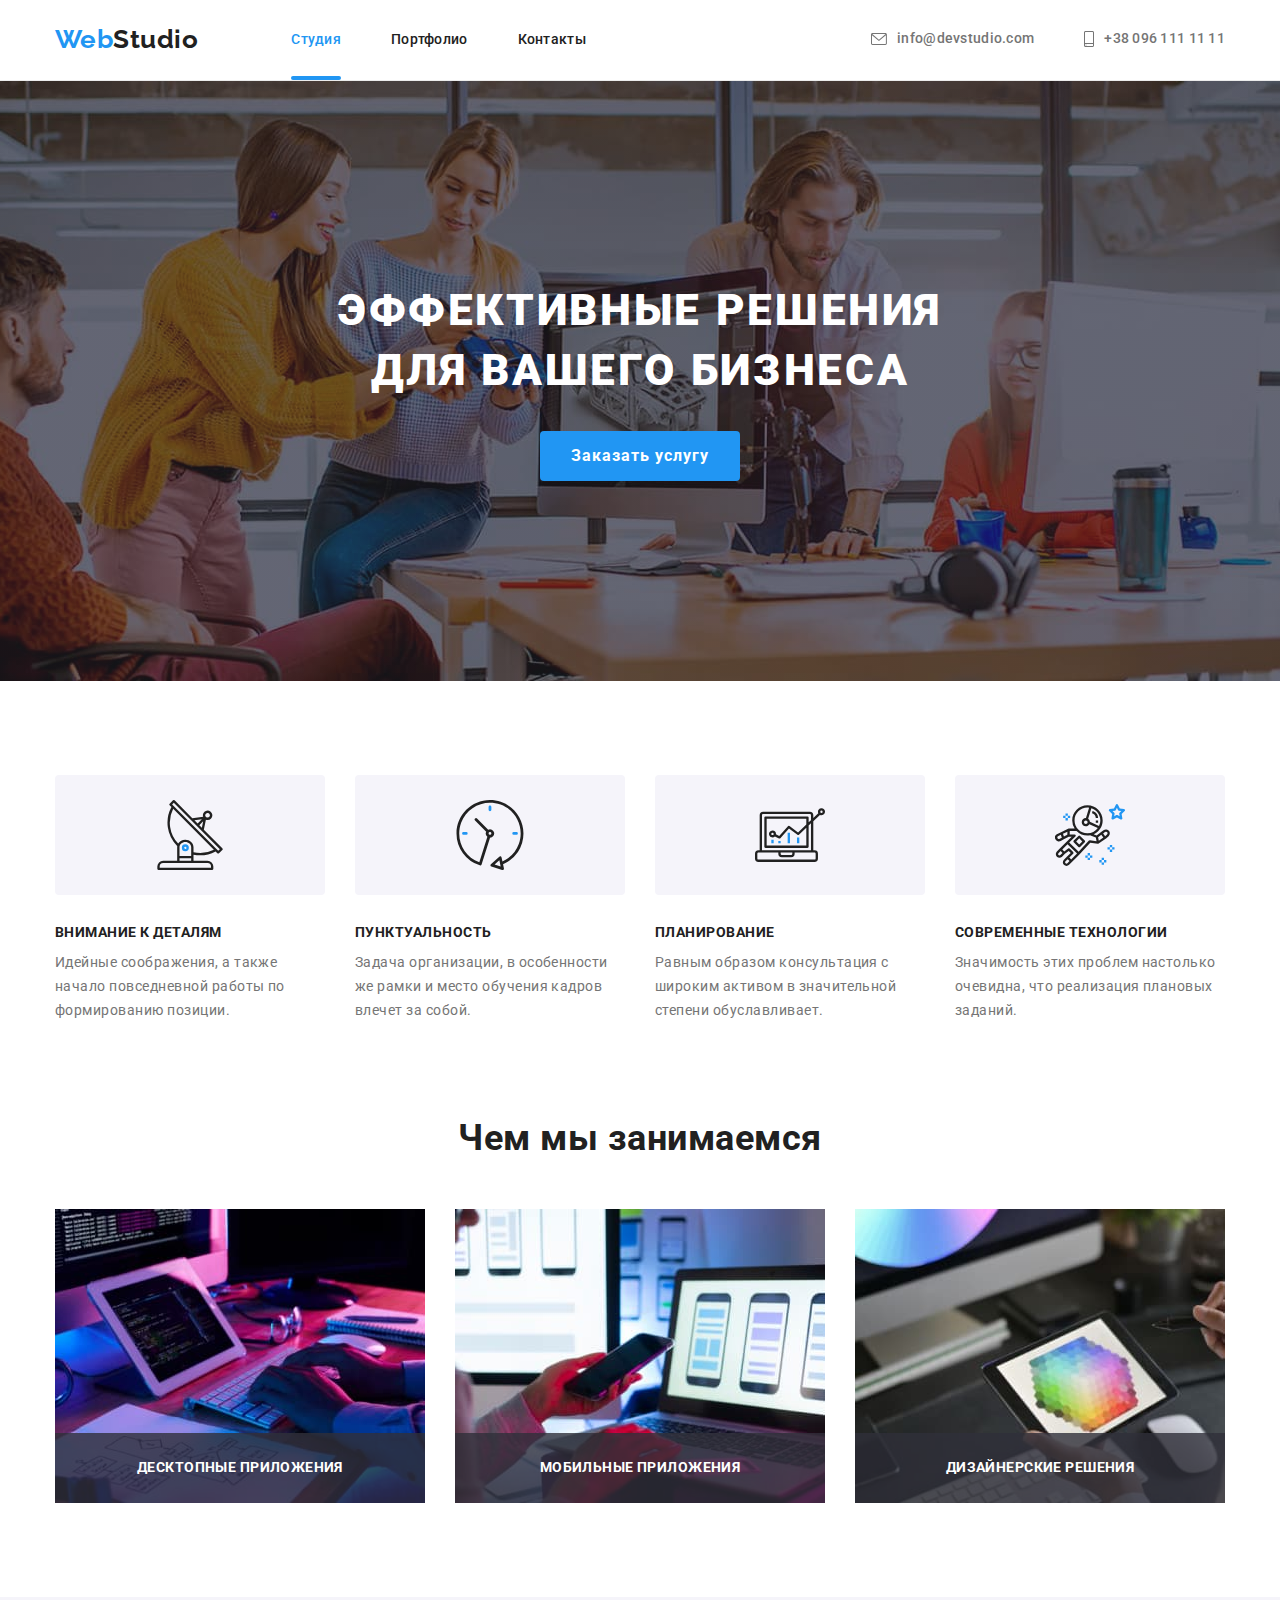
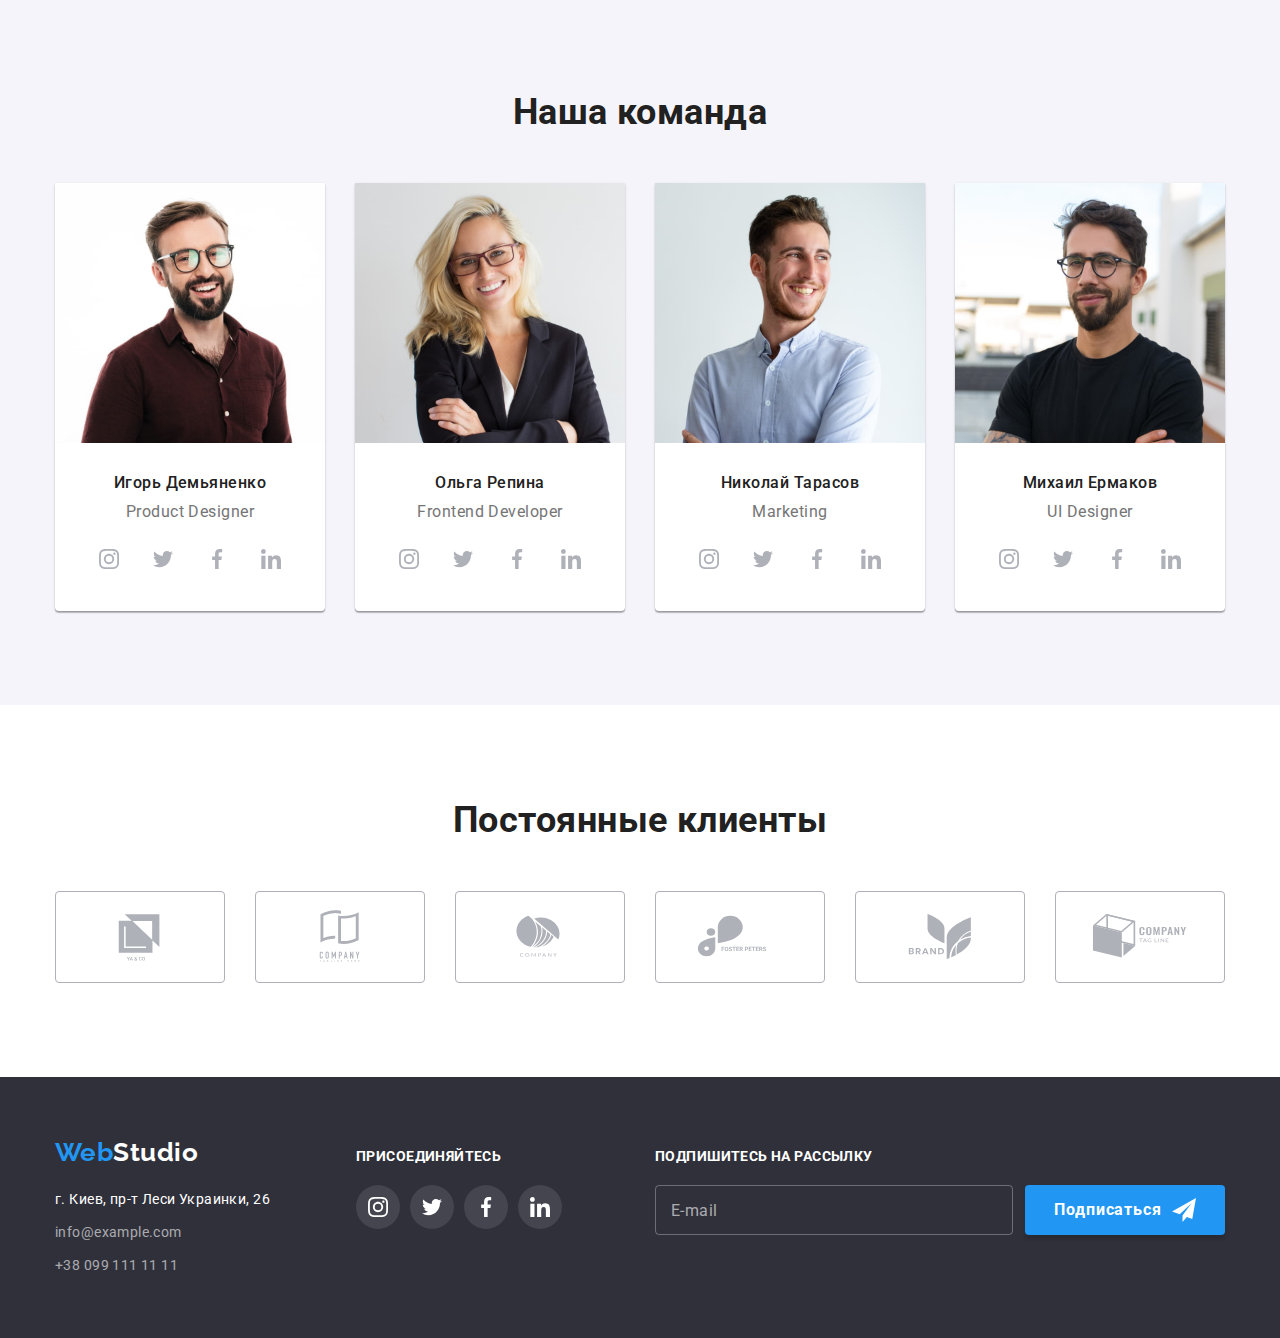
==== index.html @ acc71520 "restart" ====
<!DOCTYPE html>
<html lang="ru">
<head>
    <meta charset="UTF-8">
    <meta http-equiv="X-UA-Compatible" content="IE=edge">
    <meta name="viewport" content="width=device-width, initial-scale=1.0">
    <title>Web studio</title>
    <link rel="preconnect" href="https://fonts.googleapis.com">
    <link rel="preconnect" href="https://fonts.gstatic.com" crossorigin>
    <link href="https://fonts.googleapis.com/css2?family=Raleway:wght@700&family=Roboto:wght@400;500;700;900&display=swap"
        rel="stylesheet">
    <link rel="stylesheet" href="https://cdnjs.cloudflare.com/ajax/libs/modern-normalize/1.1.0/modern-normalize.min.css">
    <link rel="stylesheet" href="./css/styles.css" />

</head>
<body class="body">

<!--Шапка сайта-->
    <header class="page-header">
        <div class="container">
            <nav class="main-nav">
                <a href="./index.html" class="header-logo">Web<span class="header-logo-span">Studio</span></a>
                    
                <ul class="site-nav list">
                    <li class="item"><a href="./index.html" class="site-nav-link active">Студия</a></li>
                    <li class="item"><a href="./portfolio.html" class="site-nav-link">Портфолио</a></li>
                    <li class="item"><a href="./" class="site-nav-link">Контакты</a></li>
                </ul>
            </nav>
                    
            <ul class="auth-nav list">
                <li class="item ">
                    <a href="mailto:info@devstudio.com" class="auth-nav-link">
                        <svg class="icon-envelope auth-nav-icon" width="16px" height="12px">
                        <use href="./images/icons.svg#icon-envelope"></use>
                        </svg>
                    info@devstudio.com</a>
                </li>
                <li class="item">
                    <a href="tel:+380961111111" class="auth-nav-link">
                        <svg class="icon-smartphone auth-nav-icon" width="10px" height="16px">
                        <use href="./images/icons.svg#icon-smartphone"></use>
                        </svg>
                    +38 096 111 11 11</a>
                </li>
            </ul>
        </div>
    </header>

 <!--Основной контент-->
    <main>

    <!--Герой-->
        <section class="hero">
            <div class="container">
                <div class="hero-banner">
                    <h1 class="hero-title">Эффективные решения <br /> для вашего бизнеса</h1>
                    <button type="button" class="hero-button" data-modal-open>Заказать услугу</button>
                </div>
            </div>
        </section>

    <!--Особенности-->
        <section class="section">
            <div class="container our-advantages">
                <h2 class="main-titel advantages-main-title visuali-hidden">Наши особенности</h2>
                <ul class="list advantages-list">
                    <li class="item advantages-item">
                    <div class="advantages-box">
                        <svg class="icon" width="70" height="70">
                        <use href="./images/icons.svg#icon-antenna"></use>
                        </svg>
                    </div>

                    <h3 class="advantages-title">Внимание к деталям</h3>
                    <p class="advantages-text">
                    Идейные соображения, а также начало повседневной работы по формированию позиции.
                    </p>
                    </li>
                    <li class="item advantages-item">
                    <div class="advantages-box">
                        <svg class="icon"  width="70" height="70">
                        <use href="./images/icons.svg#icon-clock"></use>
                        </svg>
                    </div>
                    <h3 class="advantages-title">Пунктуальность</h3>
                    <p class="advantages-text">
                    Задача организации, в особенности же рамки и место обучения кадров влечет за собой.
                    </p>
                    </li>
                    <li class="item advantages-item">
                    <div class="advantages-box">
                        <svg class="icon"  width="70" height="70">
                        <use href="./images/icons.svg#icon-diagram"></use>
                        </svg>
                    </div>

                    <h3 class="advantages-title">Планирование</h3>
                    <p class="advantages-text">
                    Равным образом консультация с широким активом в значительной степени обуславливает.
                    </p>
                    </li>
                    <li class="item advantages-item">
                    <div class="advantages-box">
                        <svg class="icon"  width="70" height="70">
                        <use href="./images/icons.svg#icon-astronaut"></use>
                        </svg>
                    </div>
                    <h3 class="advantages-title">Современные технологии</h3>
                    <p class="advantages-text">
                    Значимость этих проблем настолько очевидна, что реализация плановых заданий.
                    </p>
                    </li>
                </ul>
            </div>
        </section>

    <!--Деятельность-->
        <section class="section our-work">
            <div class="container">
            <h2 class="main-titel work-main-title">Чем мы занимаемся</h2>
            <ul class="list work-list">
                <li class="item work-item">
                    <div  class="work-item-wrapper">
                        <img src="./images/img1.jpg" alt="Пишем код любой сложности" width="370" height="294">
                        <p class="work-text">Десктопные приложения</p>
                    </div>
                </li>
                <li class="item work-item">
                    <div  class="work-item-wrapper">
                        <img src="./images/img2.jpg" alt="Создаём мобильные предложения" width="370" height="294">    
                        <p class="work-text">Мобильные приложения</p>
                    </div>
                </li>
                <li class="item work-item">
                    <div  class="work-item-wrapper">
                        <img src="./images/img3.jpg" alt="Выполняем дизанейрские работы" width="370" height="294">
                        <p class="work-text">Дизайнерские решения</p>
                    </div>
                </li>
            </ul>
            </div>
        </section>
 
    <!--Команда-->
        <section class="section ourteam-section">
            <div class="container our-team">
                <h2 class="main-titel our-team-main-title">Наша команда</h2>
                <ul class="list team-list">
                    <li class="item team-item">
                        <img src="./images/img.jpg" alt="Игорь Демьяненко" width="270" height="260">
                        <div class="team-name-wrapper">
                            <h3 class="team-title">Игорь Демьяненко</h3>
                            <p class="team-text" lang="en">Product Designer</p>
                            <ul class="list social-links">
                                <li class="links-item">
                                    <a href="" class="social-links_social-items"> 
                                        <svg class="icon" width="20px" height="20px">
                                        <use href="./images/icons.svg#icon-instagram"></use>
                                        </svg>
                                    </a>
                                </li>
                                <li class="links-item">
                                    <a href="" class="social-links_social-items">
                                        <svg class="icon" width="20px" height="20px">
                                        <use href="./images/icons.svg#icon-twitter"></use>
                                        </svg>
                                    </a>
                                </li>
                                <li class="links-item">
                                    <a href="" class="social-links_social-items">
                                        <svg class="icon" width="20px" height="20px">
                                        <use href="./images/icons.svg#icon-facebook"></use>
                                        </svg>
                                    </a>
                                </li>
                                <li class="links-item">
                                    <a href="" class="social-links_social-items">

                                        <svg class="icon" width="20px" height="20px">
                                        <use href="./images/icons.svg#icon-linkedin"></use>
                                        </svg>
                                    </a>
                                </li>
                            </ul>
                        </div>
                    </li>

                    <li class="item team-item">
                        <img src="./images/img(1).jpg" alt="Ольга Репина" width="270" height="260">
                        <div class="team-name-wrapper">
                            <h3 class="team-title">Ольга Репина</h3>
                            <p class="team-text" lang="en">Frontend Developer</p>
                            <ul class="social-links list">
                                <li class="links-item">
                                    <a href="" class="social-links_social-items">
                                        <svg class="icon" width="20px" height="20px">
                                            <use href="./images/icons.svg#icon-instagram"></use>
                                        </svg>
                                    </a>
                                </li>
                                <li class="links-item">
                                    <a href="" class="social-links_social-items">
                                        <svg class="icon" width="20px" height="20px">
                                            <use href="./images/icons.svg#icon-twitter"></use>
                                        </svg>
                                    </a>
                                </li>
                                <li class="links-item">
                                    <a href="" class="social-links_social-items">
                                        <svg class="icon" width="20px" height="20px">
                                            <use href="./images/icons.svg#icon-facebook"></use>
                                        </svg>
                                    </a>
                                </li>
                                <li class="links-item">
                                    <a href="" class="social-links_social-items">

                                        <svg class="icon" width="20px" height="20px">
                                            <use href="./images/icons.svg#icon-linkedin"></use>
                                        </svg>
                                    </a>
                                </li>
                            </ul>
                        </div>
                    </li>

                    <li class="item team-item">
                        <img src="./images/img(2).jpg" alt="Николай Тарасов" width="270" height="260">
                        <div class="team-name-wrapper">
                            <h3 class="team-title">Николай Тарасов</h3>
                            <p class="team-text" lang="en">Marketing</p>
                            <ul class="list social-links">
                                <li class="links-item">
                                    <a href="" class="social-links_social-items">
                                        <svg class="icon" width="20px" height="20px">
                                            <use href="./images/icons.svg#icon-instagram"></use>
                                        </svg>
                                    </a>
                                </li>
                                <li class="links-item">
                                    <a href="" class="social-links_social-items">
                                        <svg class="icon" width="20px" height="20px">
                                            <use href="./images/icons.svg#icon-twitter"></use>
                                        </svg>
                                    </a>
                                </li>
                                <li class="links-item">
                                    <a href="" class="social-links_social-items">
                                        <svg class="icon" width="20px" height="20px">
                                            <use href="./images/icons.svg#icon-facebook"></use>
                                        </svg>
                                    </a>
                                </li>
                                <li class="links-item">
                                    <a href="" class="social-links_social-items">
                            
                                        <svg class="icon" width="20px" height="20px">
                                            <use href="./images/icons.svg#icon-linkedin"></use>
                                        </svg>
                                    </a>
                                </li>
                            </ul>
                        </div>
                    </li>

                    <li class="item team-item">
                        <img src="./images/img(3).jpg" alt="Михаил Ермаков" width="270" height="260">
                        <div class="team-name-wrapper">
                            <h3 class="team-title">Михаил Ермаков</h3>
                            <p class="team-text" lang="en">UI Designer</p>
                            <ul class="social-links list">
                                <li class="links-item">
                                    <a href="" class="social-links_social-items">
                                        <svg class="icon" width="20px" height="20px">
                                            <use href="./images/icons.svg#icon-instagram"></use>
                                        </svg>
                                    </a>
                                </li>
                                <li class="links-item">
                                    <a href="" class="social-links_social-items">
                                        <svg class="icon" width="20px" height="20px">
                                            <use href="./images/icons.svg#icon-twitter"></use>
                                        </svg>
                                    </a>
                                </li>
                                <li class="links-item">
                                    <a href="" class="social-links_social-items">
                                        <svg class="icon" width="20px" height="20px">
                                            <use href="./images/icons.svg#icon-facebook"></use>
                                        </svg>
                                    </a>
                                </li>
                                <li class="links-item">
                                    <a href="" class="social-links_social-items">
                            
                                        <svg class="icon" width="20px" height="20px">
                                            <use href="./images/icons.svg#icon-linkedin"></use>
                                        </svg>
                                    </a>
                                </li>
                            </ul>
                        </div>
                    </li>
                </ul>
            </div>
        </section>


    <!--Постоянные клиенты-->
        <section class="section clients-section">
            <div class="container">
                <h2 class="main-titel clients-main-titel">Постоянные клиенты</h2>
                <ul class="list clients-list">
                    <li class="clients-item">
                        <a href="" class="link clients-link">
                        <svg class="icon" width="106" height="60">
                        <use href="./images/icons.svg#icon-client1"></use>
                        </svg>
                        </a>
                    </li>
                    <li class="clients-item">
                        <a href="" class="link clients-link">
                        <svg class="icon" width="106" height="60">
                        <use href="./images/icons.svg#icon-client2"></use>
                        </svg>
                        </a>
                    </li>
                    <li class="clients-item">
                        <a href="" class="link clients-link">
                            <svg class="icon" width="106" height="60">
                                <use href="./images/icons.svg#icon-client3"></use>
                            </svg>
                        </a>
                    </li>
                    <li class="clients-item">
                        <a href="" class="link clients-link">
                            <svg class="icon" width="106" height="60">
                                <use href="./images/icons.svg#icon-client4"></use>
                            </svg>
                        </a>
                    </li>
                    <li class="clients-item">
                        <a href="" class="link clients-link">
                            <svg class="icon" width="106" height="60">
                                <use href="./images/icons.svg#icon-client5"></use>
                            </svg>
                        </a>
                    </li>
                    <li class="clients-item">
                        <a href="" class="link clients-link">
                            <svg class="icon" width="106" height="60">
                            <use href="./images/icons.svg#icon-client6"></use>
                            </svg>
                        </a>    
                    </li>                
                </ul>
            </div>
        </section>
    </main>

<!--Подвал-->
    <footer class="footer">
        <div class="container">
            <div class="container_contacts">
                <a class="footer-logo" href="./index.html">Web<span class="footer-logo span">Studio</span></a>
                <address class="footer-address">
                    <ul class="address list">
                        <li class="item-address">
                            <a href="https://goo.gl/maps/AirsbdC57sYQPZAz8" target="_blank" rel="noopener noreferrer"
                                class="footer-link address">г. Киев, пр-т Леси Украинки, 26
                            </a>
                        </li>
                        <li class="item-address"><a href="mailto:info@dexample.com" class="footer-link link">info@example.com</a></li>
                        <li class="item-address"><a href="tel:+380991111111" class="footer-link link">+38 099 111 11 11</a></li>
                    </ul>
                </address>               
            </div>

            <div class="connect">
                <h2 class="connect-title title">присоединяйтесь</h2>
                <ul class="connect-links list">
                    <li class="links-item">
                        <a href="" class="connect-links_social-items">
                        <svg class="icon" width="20px" height="20px">
                        <use href="./images/icons.svg#icon-instagram"></use>
                        </svg>
                        </a>
                    </li>
                    <li class="links-item">
                        <a href="" class="connect-links_social-items">
                        <svg class="icon" width="20px" height="20px">
                        <use href="./images/icons.svg#icon-twitter"></use>
                        </svg>
                        </a>
                    </li>
                    <li class="links-item">
                        <a href="" class="connect-links_social-items">
                        <svg class="icon" width="20px" height="20px">
                        <use href="./images/icons.svg#icon-facebook"></use>
                        </svg>
                        </a>
                    </li>
                    <li class="links-item">
                        <a href="" class="connect-links_social-items">
                        <svg class="icon" width="20px" height="20px">
                        <use href="./images/icons.svg#icon-linkedin"></use>
                        </svg>
                        </a>
                    </li>
                </ul>
            </div>

            <div class="footer-email-form-container">
                <p class="footer-email-input-title">Подпишитесь на рассылку</p>
                <form class="footer-email-form">
                    <label for="footer-e-mail" class="footer-email-field"></label>
                    <input type="email" class="footer-email-input" name="e-mail" id="footer-e-mail" placeholder="E-mail" pattern="[a-z0-9._%+-]+@[a-z0-9.-]+\.[a-z]{2,}$">
                    <button type="submit" class="footer-email-submit-button">Подписаться
                        <svg class="icon icon-send" width="24px" height="24px">
                            <use href="./images/icons.svg#icon-send"></use>
                        </svg>
                    </button>
                </form>
            </div>
        </div>
    </footer>


    <!-- Modal -->
    <div class="backdrop is-hidden" data-modal>
        <div class="modal">
            <button class="modal-close-button" type="button" data-modal-close>
            <svg class="close-icon" width="18px" height="18px">
                <use href="./images/icons.svg#icon-close"></use>
            </svg>
            </button>
            
            <form class="modal-contact-form">
                <b class="modal-contact-form-title">Оставьте свои данные, мы вам перезвоним</b>
                
                <ul class="modal-contact-form-list">
                    <li class="modal-contact-form-list-item">
                        <label class="modal-contact-field">
                            <span class="modal-contact-field-type">Имя</span>
                            <span class="modal-contact-field-wrapper">
                                <input type="text" name="user_name" class="modal-contact-input" required autofocus>
                                <svg class="modal-contact-input-icon person" width="18px" height="18px">
                                    <use href="./images/icons.svg#icon-person"></use>
                                </svg>
                            </span>
                        </label>
                    </li>
             
                    <li class="modal-contact-form-list-item">
                        <label class="modal-contact-field">
                            <span class="modal-contact-field-type">Телефон</span>
                            <span class="modal-contact-field-wrapper">
                                <input type="tel" name="user_tel_number" class="modal-contact-input" pattern="[0-9]*" required>
                                <svg class="modal-contact-input-icon tel" width="18px" height="18px">
                                    <use href="./images/icons.svg#icon-phone"></use>
                                </svg>
                            </span>
                        </label>
                    </li>

                    <li class="modal-contact-form-list-item">
                        <label class="modal-contact-field">
                            <span class="modal-contact-field-type">Почта</span>
                            <span class="modal-contact-field-wrapper">
                                <input type="email" name="user_email" class="modal-contact-input"
                                    pattern="[a-z0-9._%+-]+@[a-z0-9.-]+\.[a-z]{2,}$" required>
                                <svg class="modal-contact-input-icon mail" width="18px" height="18px">
                                    <use href="./images/icons.svg#icon-email"></use>
                                </svg>
                            </span>
                        </label>
                    </li>

                    <li class="modal-contact-form-list-item">
                        <label class="modal-contact-field">
                            <span class="modal-contact-field-type">Комментарий</span>
                            <textarea class="modal-contact-message" name="user_message" placeholder="Введите текст"></textarea>
                        </label>
                    </li>
                </ul>


                <input type="checkbox" class="modal-contact-field-policy-checkbox visuali-hidden" name="user_policy_agreement" id="user_policy" required>
                <label for="user_policy" class="modal-contact-field-policy">Соглашаюсь с рассылкой и принимаю &nbsp<a class="terms-of-an-agreement" href="">Условия договора</a></label>

                <button type="submit" class="modal-contact-form-button">Отправить</button>  
        </form>
        </div>
    </div>


    <script src="./js/modal.js"></script>
</body>
</html>
---- css/styles.css ----
:root {
  --main-color: #757575;
  --secondary-color: #212121;
  --extra-color: #f5f4fa;

  --accent-color: #2196f3;
  --white-color: #ffffff;
  --grey-color: #2f303a;

  --icons-color: #afb1b8;

  --transition-cubic: 250ms cubic-bezier(0.4, 0, 0.2, 1);
}

.body {
  background-color: var(--white-color);
  color: var(--main-color);

  font-family: Roboto, sans-serif;
  letter-spacing: 0.03em;
}

.list {
  list-style: none;
}

h1,
h2,
h3,
h4,
h5,
h6,
p {
  margin: 0;
}

ul,
li {
  padding: 0;
  margin: 0;
}

img {
  display: block;
}

.container {
  width: 1200px;
  margin-left: auto;
  margin-right: auto;
  padding-left: 15px;
  padding-right: 15px;
}

/* PAGE-HEADER */

.page-header {
  border-bottom: 1px solid #ececec;
  padding-top: 24px;
  padding-bottom: 25px;
}

.page-header .container {
  display: flex;
}

/* NAV */

.main-nav,
.auth-nav,
.site-nav {
  display: flex;
  align-items: center;
}

.header-logo {
  margin-right: 93px;
}

.header-logo,
.footer-logo {
  color: var(--accent-color);

  font-family: Raleway, sans-serif;
  font-weight: 700;
  font-size: 26px;
  line-height: 1.19;
  text-decoration: none;
}

.header-logo-span {
  color: var(--secondary-color);
}

.site-nav .item + .item {
  margin-left: 50px;
}

.site-nav-link {
  position: relative;

  color: var(--secondary-color);

  font-weight: 500;
  font-size: 14px;
  line-height: 1.14;
  letter-spacing: 0.02em;
  text-decoration: none;

  transition: color 250ms cubic-bezier(0.4, 0, 0.2, 1);
}

.site-nav-link.active {
  color: var(--accent-color);
}

.site-nav-link.active::after {
  content: '';
  display: inline-block;
  width: 100%;
  height: 4px;

  position: absolute;
  bottom: 0;
  left: 0;
  transform: translatey(33px);

  background-color: var(--accent-color);
  border-radius: 2px;
}

.site-nav-link:hover,
.site-nav-link:focus {
  color: var(--accent-color);
}

.auth-nav .item:last-child {
  margin-left: 50px;
}

.auth-nav {
  margin-left: auto;
}

.auth-nav .item {
  fill: var(--main-color);
}

.auth-nav-link {
  display: flex;
  align-items: center;
  color: inherit;

  font-weight: 500;
  font-size: 14px;
  line-height: 1.14;
  letter-spacing: 0.02em;
  list-style: none;
  text-decoration: none;

  transition: color 250ms cubic-bezier(0.4, 0, 0.2, 1), fill 250ms cubic-bezier(0.4, 0, 0.2, 1);
}

.auth-nav-icon {
  margin-right: 10px;
}

.auth-nav-link:hover,
.auth-nav-link:focus {
  color: var(--accent-color);
  fill: var(--accent-color);
}

/* HERO */

.hero {
  padding-top: 200px;
  padding-bottom: 200px;
  margin-left: auto;
  margin-right: auto;
  max-width: 1600px;
  height: 600px;

  background-color: var(--grey-color);
  background-position: center;
  background-repeat: no-repeat;
  background-size: cover;
  background-image: linear-gradient(rgba(47, 48, 58, 0.4), rgba(47, 48, 58, 0.4)),
    url('../images/banner-img.jpg');
}
.hero-title {
  margin-bottom: 30px;

  color: var(--white-color);
  font-weight: 900;
  font-size: 44px;
  line-height: 1.36;
  text-align: center;
  letter-spacing: 0.06em;
  text-transform: uppercase;
}

/* BUTTONS */
.hero-button {
  min-width: 200px;
  display: block;
  padding: 10px 22px 10px 22px;
  margin-left: auto;
  margin-right: auto;

  color: var(--white-color);
  background-color: var(--accent-color);

  font-family: roboto, sans-serif;
  font-weight: 700;
  font-size: 16px;
  line-height: 1.88;
  border-radius: 4px;

  border-style: hidden;
  letter-spacing: 0.06em;

  cursor: pointer;

  transition: background-color 250ms cubic-bezier(0.4, 0, 0.2, 1);
}

.hero-button:hover,
.hero-button:focus {
  background-color: #188ce8;
}

.filter-button {
  padding: 6px 22px 6px 22px;

  color: var(--secondary-color);
  background-color: var(--extra-color);

  font-family: roboto, sans-serif;
  font-weight: 500;
  font-size: 16px;
  line-height: 1.62;
  letter-spacing: 0.03em;
  border-radius: 4px;
  border: none;
  cursor: pointer;

  transition: color 250ms cubic-bezier(0.4, 0, 0.2, 1),
    background-color 250ms cubic-bezier(0.4, 0, 0.2, 1),
    box-shadow 250ms cubic-bezier(0.4, 0, 0.2, 1);
}

.filter-button:hover,
.filter-button:focus {
  color: var(--white-color);
  background-color: var(--accent-color);
  box-shadow: 0px 3px 1px rgba(0, 0, 0, 0.1), 0px 1px 2px rgba(0, 0, 0, 0.08),
    0px 2px 2px rgba(0, 0, 0, 0.12);
}

.filter-button.active {
  box-shadow: 0px 3px 1px rgba(0, 0, 0, 0.1), 0px 1px 2px rgba(0, 0, 0, 0.08),
    0px 2px 2px rgba(0, 0, 0, 0.12);
  border-radius: 4px;

  color: var(--white-color);
  background-color: var(--accent-color);
}

.modal-close-button {
  display: flex;
  justify-content: center;
  align-items: center;

  position: absolute;
  top: 8px;
  right: 8px;

  width: 30px;
  height: 30px;
  border: 1px solid rgba(0, 0, 0, 0.1);
  border-radius: 50%;

  padding: 0px;

  cursor: pointer;

  background-color: var(--white-color);
}

.close-icon {
  fill: #000000;
  transition: fill var(--transition-cubic);
}

.close-icon:hover,
.modal-close-button:focus {
  fill: var(--accent-color);
}

/* SECTION  */

.section .main-titel {
  color: var(--secondary-color);

  font-weight: 700;
  font-size: 36px;
  line-height: 1.17;
  text-align: center;
}

.section {
  padding-top: 94px;
  padding-bottom: 94px;
}

/* VISUALI HIDDEN */

.visuali-hidden {
  position: absolute;
  width: 1px;
  height: 1px;
  margin: -1px;
  border: 0;
  padding: 0;
  white-space: nowrap;
  clip-path: inset(100%);
  clip: rect(0 0 0 0);
  overflow: hidden;
}

/* ADVANTAGES */
.advantages-list {
  display: flex;
}

.advantages-item {
  margin-right: 30px;
  width: calc((100% - 90px) / 4);
}

.advantages-item:nth-child(4n) {
  margin-right: 0;
}

.advantages-title {
  color: var(--secondary-color);

  margin-top: 30px;
  font-weight: 700;
  font-size: 14px;
  line-height: 1.14;
  text-transform: uppercase;
}

.advantages-text {
  margin-top: 10px;
  font-size: 14px;
  line-height: 1.71;
}

.advantages-box {
  display: flex;
  justify-content: center;
  align-items: center;
  height: 120px;

  border-radius: 4px;
  background-color: var(--extra-color);
}

/* OUR-WORK */

.our-work {
  padding-top: 0px;
}

.work-list {
  margin-top: 50px;
  display: flex;
}

.work-item:not(:last-child) {
  margin-right: 30px;
}

.work-item-wrapper {
  position: relative;
}

.work-text {
  position: absolute;
  left: 0px;
  bottom: 0px;

  display: flex;
  justify-content: center;
  align-items: center;

  width: 100%;
  height: 70px;

  font-weight: 700;
  font-size: 14px;
  line-height: 1.14;
  text-align: center;
  letter-spacing: 0.03em;
  text-transform: uppercase;

  background-color: rgba(47, 48, 58, 0.8);
  color: var(--white-color);
}

/* TEAM */

.ourteam-section {
  background-color: var(--extra-color);
}

.team-list,
.social-links {
  display: flex;
}

.team-item {
  width: calc((100% -90px) / 4);
  margin-right: 30px;

  box-shadow: 0px 1px 3px rgba(0, 0, 0, 0.12), 0px 1px 1px rgba(0, 0, 0, 0.14),
    0px 2px 1px rgba(0, 0, 0, 0.2);
  border-radius: 0px 0px 4px 4px;

  background-color: var(--white-color);
  text-align: center;
}

.team-item:nth-child(4n) {
  margin-right: 0px;
}

.team-list {
  margin-top: 50px;
}

.team-name-wrapper {
  padding-top: 30px;
  padding-bottom: 30px;
}

.team-text {
  font-size: 16px;
  line-height: 1.19;
}

.team-title {
  margin-bottom: 10px;

  color: var(--secondary-color);

  font-weight: 500;
  font-size: 16px;
  line-height: 1.19;
  letter-spacing: 0.03em;
}

.social-links {
  display: flex;
  justify-content: center;
}

.social-links_social-items {
  display: flex;
  justify-content: center;
  align-items: center;

  width: 44px;
  height: 44px;
  border-radius: 50%;
  background-color: var(--white-color);

  fill: var(--icons-color);

  transition: background-color 250ms cubic-bezier(0.4, 0, 0.2, 1);
}

.social-links {
  margin-top: 16px;
}

.social-links .links-item:not(:last-child) {
  margin-right: 10px;
}

.social-links_social-items:hover,
.social-links_social-items:focus {
  background-color: var(--accent-color);
}

.social-links_social-items .icon {
  transition: fill 250ms cubic-bezier(0.4, 0, 0.2, 1);
}

.social-links_social-items:hover .icon,
.social-links_social-items:focus .icon {
  fill: var(--white-color);
}
/* CLIENTS */

.clients-list {
  display: flex;
  margin-top: 50px;
}

.clients-item:not(:last-child) {
  margin-right: 30px;
}
.clients-link {
  display: flex;
  justify-content: center;
  align-items: center;
  width: 170px;
  height: 92px;

  border: 1px solid var(--icons-color);
  border-radius: 4px;

  fill: var(--icons-color);

  transition: border 250ms cubic-bezier(0.4, 0, 0.2, 1);
}

.clients-link:hover,
.clients-link:focus {
  border: 1px solid var(--accent-color);
}

.clients-link .icon {
  transition: fill 250ms cubic-bezier(0.4, 0, 0.2, 1);
}

.clients-link:hover .icon,
.clients-link:focus .icon {
  fill: var(--accent-color);
}

/* PROJECTS PORTFOLIO */

.section-title-our-portfolio {
  position: absolute;
  width: 1px;
  height: 1px;
  margin: -1px;
  border: 0;
  padding: 0;
  white-space: nowrap;
  clip-path: inset(100%);
  clip: rect(0 0 0 0);
  overflow: hidden;
}

.filters-list {
  display: flex;
  justify-content: center;
}

.filters-item:not(:last-child) {
  margin-right: 8px;
}

.projects-list {
  display: flex;
  flex-wrap: wrap;

  margin-top: 50px;
}

.projects-item {
  margin-right: 30px;
  margin-bottom: 30px;
}

.projects-item:nth-child(3n) {
  margin-right: 0px;
}

.projects-item:nth-last-child(-n + 3) {
  margin-bottom: 0px;
}

.projects-link {
  display: block;
  color: var(--main-color);

  font-size: 16px;
  line-height: 1.88;
  text-decoration: none;

  transition: box-shadow 250ms cubic-bezier(0.4, 0, 0.2, 1);
}

.projects-link:hover,
.projects-link:focus {
  box-shadow: 0px 1px 1px rgba(0, 0, 0, 0.12), 0px 4px 4px rgba(0, 0, 0, 0.06),
    1px 4px 6px rgba(0, 0, 0, 0.16);
}

.projects-card-wrapper {
  padding: 20px 24px 20px 24px;

  border: 1px solid #eeeeee;
  border-top: none;
}

.projects-title {
  color: var(--secondary-color);

  font-weight: 700;
  font-size: 18px;
  line-height: 2;
  letter-spacing: 0.06em;
  text-align: left;
}

.projects-text {
  margin-top: 4px;
}

.projects-img-wrapper {
  display: block;
  width: 100%;
  height: 100%;

  position: relative;

  overflow-y: hidden;
}

.projects-img-text {
  position: absolute;

  padding: 63px 24px;

  font-weight: 400;
  font-size: 18px;
  line-height: 1.6;
  /* or 156% */

  letter-spacing: 0.03em;
  color: var(--white-color);
  background-color: rgba(33, 150, 243, 0.9);

  transition: transform 250ms cubic-bezier(0.4, 0, 0.2, 1);
}

.projects-link:hover .projects-img-text,
.projects-link:focus .projects-img-text {
  transform: translatey(-100%);
}

/* CONNECT */

.connect {
  margin-left: 70px;
}

.connect-title {
  font-weight: 700;
  font-size: 14px;
  line-height: 1.14;
  letter-spacing: 0.03em;
  text-transform: uppercase;

  color: #ffffff;
}

.connect-links {
  display: flex;
  margin-top: 20px;
}

.connect-links_social-items {
  display: flex;
  justify-content: center;
  align-items: center;

  width: 44px;
  height: 44px;
  border-radius: 50%;
  background-color: rgba(255, 255, 255, 0.1);

  fill: var(--white-color);

  transition: background-color 250ms cubic-bezier(0.4, 0, 0.2, 1);
}

.connect-links .links-item:not(:last-child) {
  margin-right: 10px;
}

.connect-links_social-items:hover,
.connect-links_social-items:focus {
  background-color: var(--accent-color);
}

/* email-input */

.footer-email-form-container {
  margin-left: 93px;
}

.footer-email-input-title {
  font-weight: 700;
  font-size: 14px;
  line-height: 1.14;
  letter-spacing: 0.03em;
  text-transform: uppercase;

  color: #ffffff;
}

.footer-email-form {
  display: flex;
  align-items: center;
  margin-top: 20px;
}

.footer-email-input {
  width: 358px;
  height: 50px;

  font-style: normal;
  font-weight: 400;
  font-size: 16px;
  line-height: 1.25;
  letter-spacing: 0.03em;

  display: flex;
  align-items: center;

  color: var(--white-color);

  padding: 16px 15px;
  border: 1px solid rgba(255, 255, 255, 0.3);
  border-radius: 4px;
  background-color: transparent;
}

.footer-email-input::placeholder {
  color: rgba(255, 255, 255, 0.6);
}

.footer-email-submit-button {
  display: flex;
  justify-content: center;
  align-items: center;
  width: 200px;
  height: 50px;
  margin-left: 12px;
  padding: 0px;

  font-weight: 700;
  font-size: 16px;
  line-height: 1.88;
  letter-spacing: 0.06em;
  color: var(--white-color);

  background-color: #2196f3;
  border: none;
  box-shadow: 0px 4px 4px rgba(0, 0, 0, 0.15);
  border-radius: 4px;

  cursor: pointer;

  transition: background-color 250ms cubic-bezier(0.4, 0, 0.2, 1);
}

.footer-email-submit-button:hover,
.footer-email-submit-button:focus {
  background-color: #188ce8;
}

.icon-send {
  margin-left: 10px;
  fill: #ffffff;
}

/* BACKDROP */

.backdrop {
  position: fixed;
  width: 100%;
  height: 100%;
  top: 0;
  left: 0;

  background-color: rgba(0, 0, 0, 0.2);

  transition: opacity 1000ms cubic-bezier(0.4, 0, 0.2, 1),
    visibility 1000ms cubic-bezier(0.4, 0, 0.2, 1);
}

.backdrop.is-hidden {
  opacity: 0;
  visibility: hidden;
  pointer-events: none;
}

/* MODAL */

.modal {
  position: absolute;
  width: 528px;
  height: 581px;
  top: 50%;
  left: 50%;
  transform: translate(-50%, -50%);

  background-color: var(--white-color);
  box-shadow: 0px 1px 3px rgba(0, 0, 0, 0.12), 0px 1px 1px rgba(0, 0, 0, 0.14),
    0px 2px 1px rgba(0, 0, 0, 0.2);
  border-radius: 4px;
}

.modal-contact-form {
  display: flex;
  flex-direction: column;
  padding: 40px;
}

.modal-contact-form-list {
  list-style: none;
}

.modal-contact-form-list-item {
  margin-bottom: 10px;
}

.modal-contact-form-list-item:last-child {
  margin-bottom: 20px;
}

.modal-contact-form-title {
  margin-bottom: 14px;

  font-weight: 700;
  font-size: 20px;
  line-height: 1.15;
  text-align: center;
  letter-spacing: 0.03em;

  color: var(--secondary-color);
}

.modal-contact-field-type {
  display: block;
  margin-bottom: 4px;

  font-weight: 400;
  font-size: 12px;
  line-height: 1.17;
  letter-spacing: 0.01em;

  color: var(--main-color);
}

.modal-contact-field-wrapper {
  position: relative;
  display: flex;
}

.modal-contact-input {
  width: 100%;
  height: 40px;
  padding-left: 42px;

  border: 1px solid rgba(33, 33, 33, 0.2);
  border-radius: 4px;

  transition: border-color var(--transition-cubic);
}

.modal-contact-input-icon {
  top: 50%;
  left: 12px;
  transform: translateY(-50%);

  position: absolute;

  transition: fill var(--transition-cubic);
}

.modal-contact-input:focus {
  outline: none;
  border-color: var(--accent-color);
}

.modal-contact-input:focus + .modal-contact-input-icon {
  fill: var(--accent-color);
}

.modal-contact-message {
  display: block;
  width: 100%;
  height: 120px;

  padding: 12px 16px;

  font-weight: 400;
  font-size: 14px;
  line-height: 1.14;
  letter-spacing: 0.01em;

  border: 1px solid rgba(33, 33, 33, 0.2);
  border-radius: 4px;

  resize: none;

  transition: border-color var(--transition-cubic);
}

.modal-contact-form-button {
  display: flex;
  justify-content: center;
  align-items: center;
  width: 200px;
  height: 50px;
  margin-left: auto;
  margin-right: auto;
  padding: 0px;

  font-weight: 700;
  font-size: 16px;
  line-height: 1.88;
  letter-spacing: 0.06em;
  color: var(--white-color);

  background-color: #2196f3;
  border: none;
  box-shadow: 0px 4px 4px rgba(0, 0, 0, 0.15);
  border-radius: 4px;

  cursor: pointer;

  transition: background-color 250ms cubic-bezier(0.4, 0, 0.2, 1);
}
.modal-contact-form-button:hover,
.modal-contact-form-button:focus {
  background-color: #188ce8;
}

.modal-contact-message::placeholder {
  color: rgba(117, 117, 117, 0.5);
}

.modal-contact-message:focus {
  outline: none;
  border-color: var(--accent-color);
}

.modal-contact-field-policy {
  display: flex;
  align-items: center;
  align-self: center;

  margin-bottom: 30px;

  font-weight: 400;
  font-size: 14px;
  line-height: 1.71;
  letter-spacing: 0.03em;

  color: var(--main-color);
}

.modal-contact-field-policy:before {
  content: '';
  display: inline-block;

  margin-right: 9px;

  width: 16px;
  height: 15px;

  border: 2px solid var(--secondary-color);
  border-radius: 2px;

  transition: border-color var(--transition-cubic), background-color var(--transition-cubic);

  cursor: pointer;
}

.modal-contact-field-policy-checkbox:focus + .modal-contact-field-policy:before {
  border-color: var(--accent-color);
}

.modal-contact-field-policy-checkbox:checked + .modal-contact-field-policy:before {
  background-size: contain;
  background-position: center;
  background-image: url(../images/icon-check.svg);
  background-color: var(--accent-color);
  border-color: var(--accent-color);
}

.terms-of-an-agreement {
  text-decoration: underline;
  color: var(--accent-color);
}

/* FOOTER */

.footer {
  padding-top: 60px;
  padding-bottom: 60px;

  background-color: var(--grey-color);
  margin-right: auto;
  margin-left: auto;
}

.footer .container {
  display: flex;
  align-items: baseline;
}

.footer-address {
  width: 231px;
  margin-top: 20px;
}

.footer-logo {
  display: inline-block;
  font-family: raleway, sans-serif;
  font-weight: 700;
  font-size: 26px;
  line-height: 1.19;
  font-style: normal;
  text-decoration: none;
}

.footer-logo.span {
  color: var(--white-color);
}

.footer-link.address {
  display: flex;
}

.item-address .footer-link {
  color: rgba(255, 255, 255, 0.6);

  font-weight: 400;
  font-style: normal;
  font-size: 14px;
  line-height: 1.71;
  letter-spacing: 0.03em;
  text-decoration: none;

  transition: color 250ms cubic-bezier(0.4, 0, 0.2, 1);
}

.item-address .footer-link:hover,
.item-address .footer-link:focus {
  color: var(--accent-color);
}

.item-address .footer-link.address {
  color: var(--white-color);

  transition: color 250ms cubic-bezier(0.4, 0, 0.2, 1);
}

.item-address .footer-link.address:hover,
.item-address .footer-link.address:focus {
  color: var(--accent-color);
}

.address .item-address:not(:last-child) {
  margin-bottom: 9px;
}
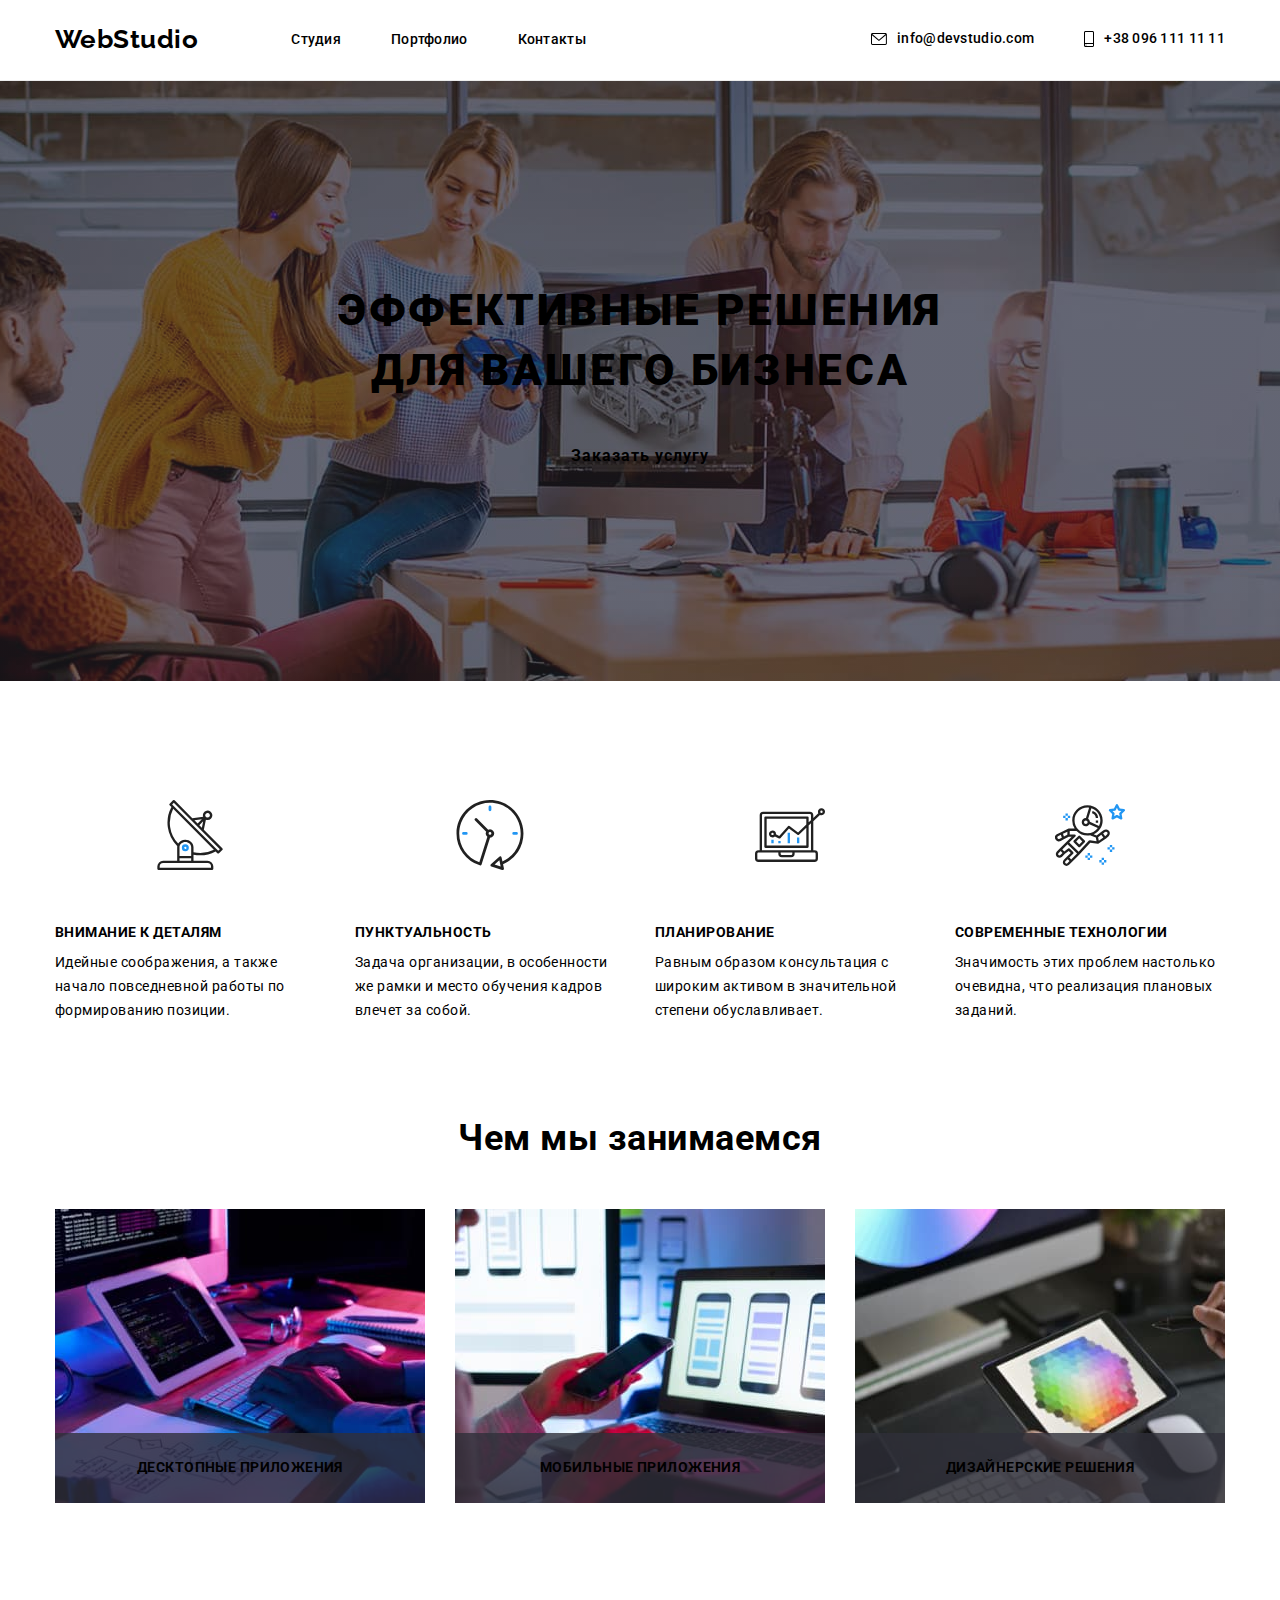
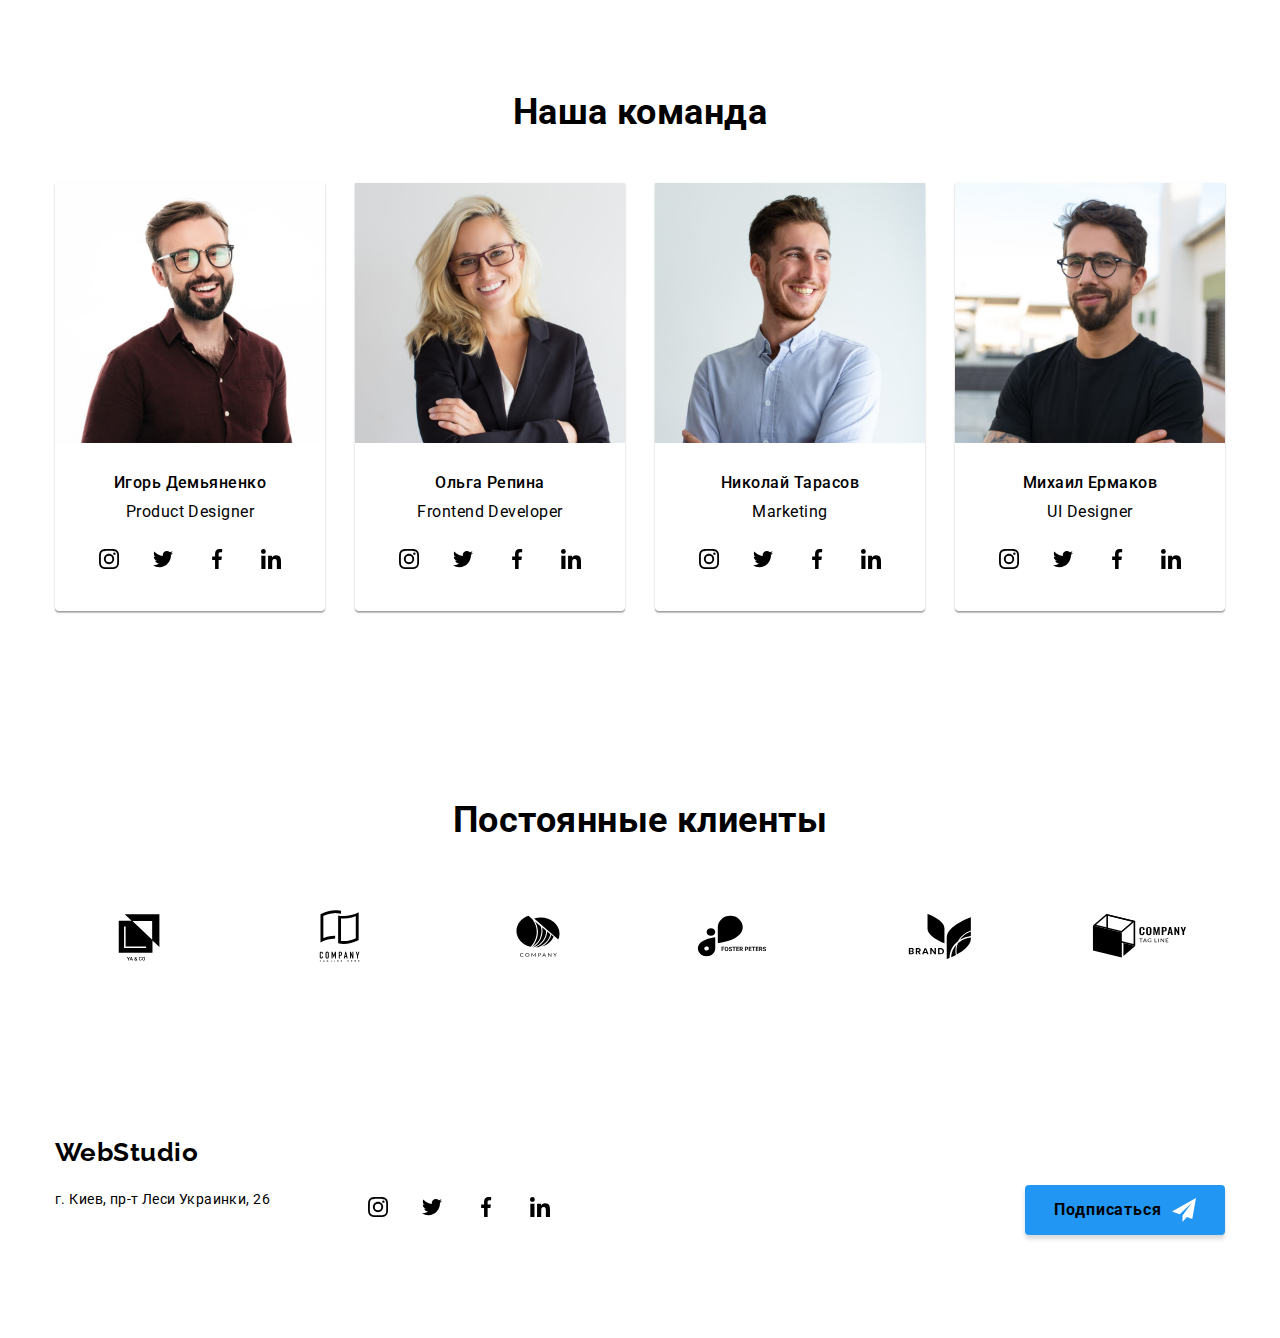
==== commit f7109c01: "saas directory" ====
--- a/index.html
+++ b/index.html
@@ -11,6 +11,7 @@
         rel="stylesheet">
     <link rel="stylesheet" href="https://cdnjs.cloudflare.com/ajax/libs/modern-normalize/1.1.0/modern-normalize.min.css">
     <link rel="stylesheet" href="./css/styles.css" />
+    <link rel="stylesheet" href="./dist/css/main.min.css">
 
 </head>
 <body class="body">
--- a/css/styles.css
+++ b/css/styles.css
@@ -1,17 +1,3 @@
-:root {
-  --main-color: #757575;
-  --secondary-color: #212121;
-  --extra-color: #f5f4fa;
-
-  --accent-color: #2196f3;
-  --white-color: #ffffff;
-  --grey-color: #2f303a;
-
-  --icons-color: #afb1b8;
-
-  --transition-cubic: 250ms cubic-bezier(0.4, 0, 0.2, 1);
-}
-
 .body {
   background-color: var(--white-color);
   color: var(--main-color);
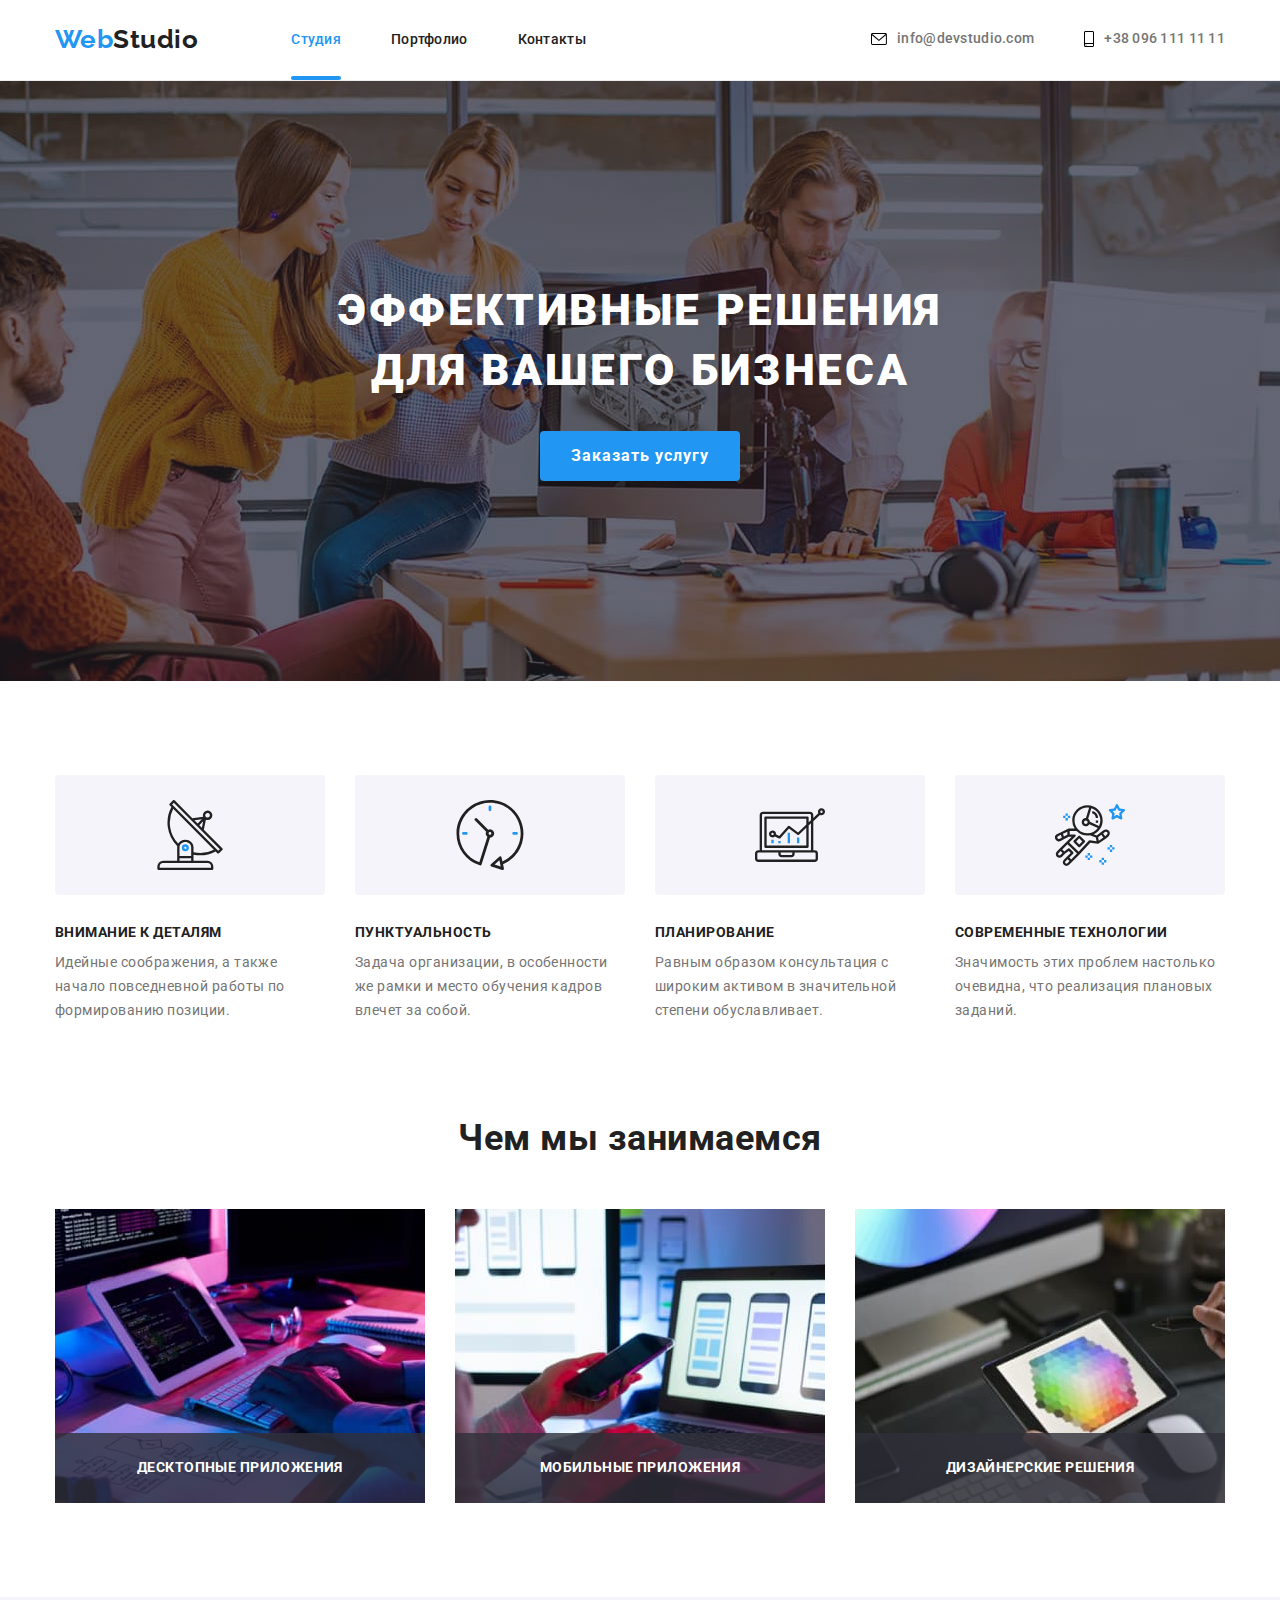
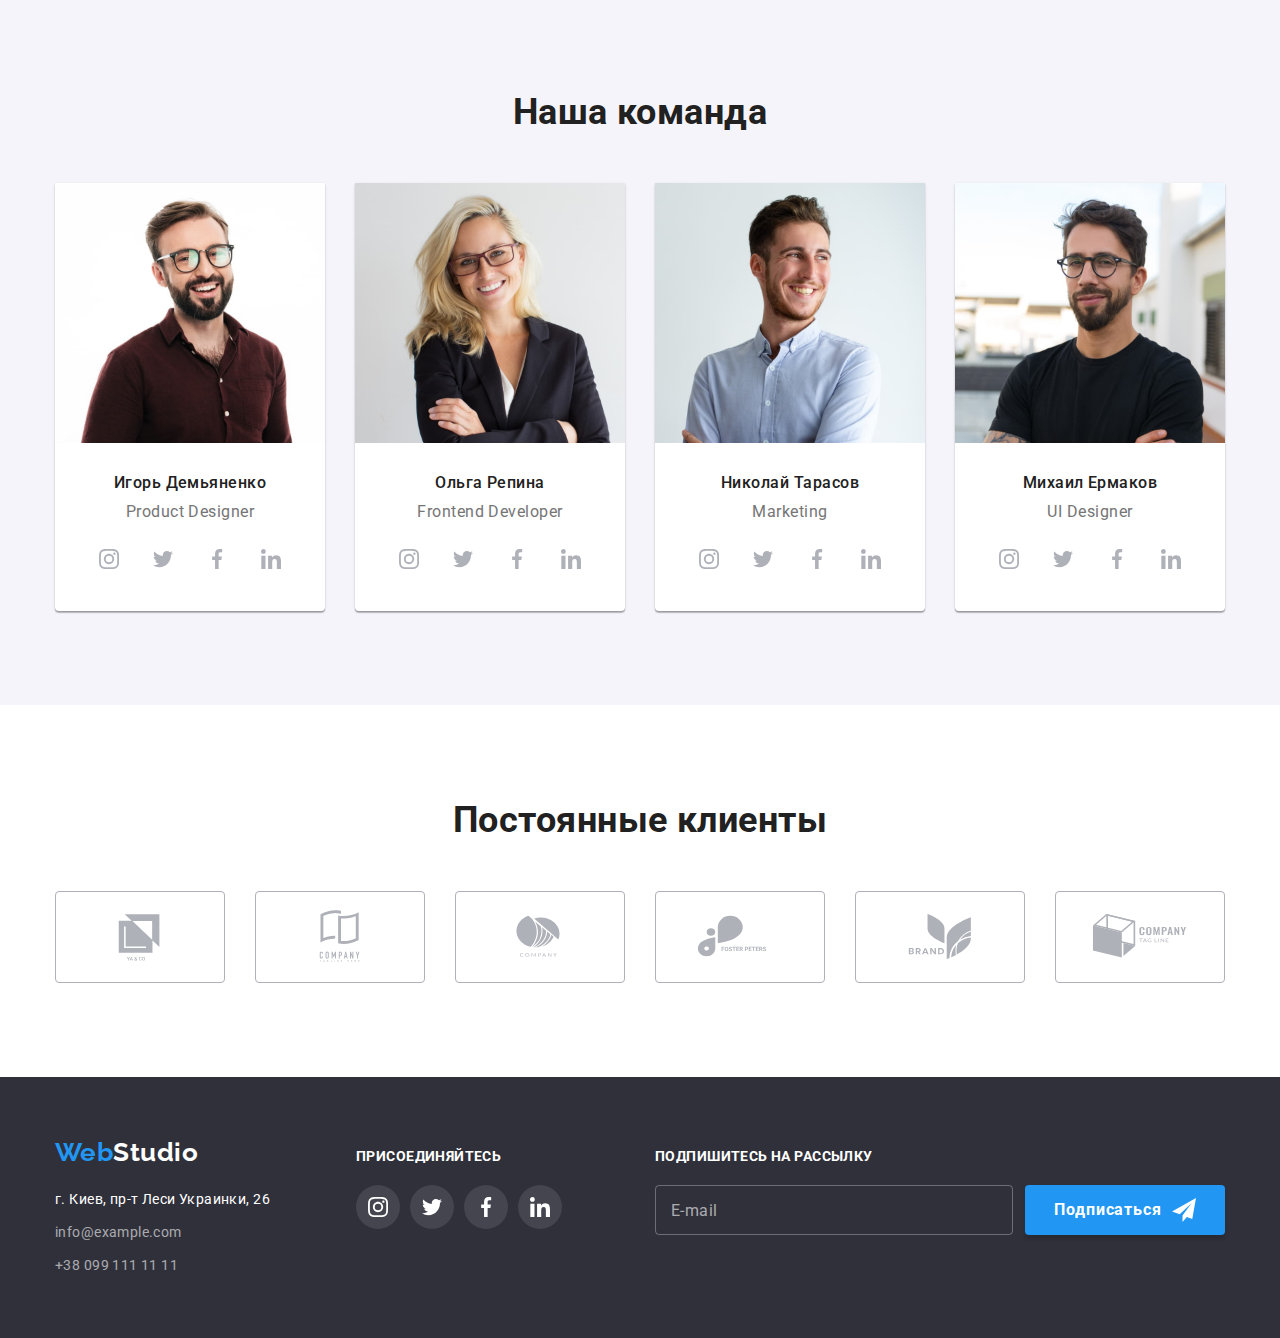
==== commit 08a9add9: "saas directory + BEM clases" ====
--- a/index.html
+++ b/index.html
@@ -10,105 +10,106 @@
     <link href="https://fonts.googleapis.com/css2?family=Raleway:wght@700&family=Roboto:wght@400;500;700;900&display=swap"
         rel="stylesheet">
     <link rel="stylesheet" href="https://cdnjs.cloudflare.com/ajax/libs/modern-normalize/1.1.0/modern-normalize.min.css">
+    <link rel="stylesheet" href="./css/main.min.css">
     <link rel="stylesheet" href="./css/styles.css" />
-    <link rel="stylesheet" href="./dist/css/main.min.css">
-
 </head>
 <body class="body">
 
-<!--Шапка сайта-->
+<!--Header-->
     <header class="page-header">
         <div class="container">
-            <nav class="main-nav">
-                <a href="./index.html" class="header-logo">Web<span class="header-logo-span">Studio</span></a>
+            <nav class="nav main-nav">
+                <a href="./index.html" class="logo header-logo">Web<span class="header-logo-span">Studio</span></a>
                     
-                <ul class="site-nav list">
-                    <li class="item"><a href="./index.html" class="site-nav-link active">Студия</a></li>
-                    <li class="item"><a href="./portfolio.html" class="site-nav-link">Портфолио</a></li>
-                    <li class="item"><a href="./" class="site-nav-link">Контакты</a></li>
+                <ul class="list nav site-nav">
+                    <li class="item site-nav__item"><a href="./index.html" class="link site-nav__link active">Студия</a></li>
+                    <li class="item site-nav__item"><a href="./portfolio.html" class="link site-nav__link">Портфолио</a></li>
+                    <li class="item site-nav__item"><a href="./" class="link site-nav__link">Контакты</a></li>
                 </ul>
             </nav>
                     
-            <ul class="auth-nav list">
-                <li class="item ">
-                    <a href="mailto:info@devstudio.com" class="auth-nav-link">
-                        <svg class="icon-envelope auth-nav-icon" width="16px" height="12px">
-                        <use href="./images/icons.svg#icon-envelope"></use>
-                        </svg>
-                    info@devstudio.com</a>
+            <ul class="list nav contacts-nav">
+                <li class="item contacts-nav__item">
+                    <a href="mailto:info@devstudio.com" class="link contacts-nav__link">
+                        <svg class="icon-envelope contacts-nav__icon" width="16px" height="12px">
+                            <use href="./images/icons.svg#icon-envelope"></use>
+                        </svg>
+                        info@devstudio.com</a>
                 </li>
-                <li class="item">
-                    <a href="tel:+380961111111" class="auth-nav-link">
-                        <svg class="icon-smartphone auth-nav-icon" width="10px" height="16px">
-                        <use href="./images/icons.svg#icon-smartphone"></use>
-                        </svg>
-                    +38 096 111 11 11</a>
+                <li class="item contacts-nav__item">
+                    <a href="tel:+380961111111" class="link contacts-nav__link">
+                        <svg class="icon-smartphone contacts-nav__icon" width="10px" height="16px">
+                            <use href="./images/icons.svg#icon-smartphone"></use>
+                        </svg>
+                        +38 096 111 11 11</a>
                 </li>
             </ul>
         </div>
     </header>
 
- <!--Основной контент-->
+ <!--Main-->
     <main>
 
-    <!--Герой-->
+    <!--Hero-->
         <section class="hero">
             <div class="container">
                 <div class="hero-banner">
-                    <h1 class="hero-title">Эффективные решения <br /> для вашего бизнеса</h1>
-                    <button type="button" class="hero-button" data-modal-open>Заказать услугу</button>
+                    <h1 class="hero-banner__title">Эффективные решения <br /> для вашего бизнеса</h1>
+                    <button type="button" class="modal-button" data-modal-open>Заказать услугу</button>
                 </div>
             </div>
         </section>
 
-    <!--Особенности-->
+    <!--Advantages-->
         <section class="section">
-            <div class="container our-advantages">
-                <h2 class="main-titel advantages-main-title visuali-hidden">Наши особенности</h2>
-                <ul class="list advantages-list">
-                    <li class="item advantages-item">
-                    <div class="advantages-box">
+            <div class="container advantages">
+                <h2 class="main-title visually-hidden">Наши особенности</h2>
+                <ul class="list advantages__list">
+
+                    <li class="item advantages__item">
+                    <div class="box advantages__box">
                         <svg class="icon" width="70" height="70">
                         <use href="./images/icons.svg#icon-antenna"></use>
                         </svg>
                     </div>
-
-                    <h3 class="advantages-title">Внимание к деталям</h3>
-                    <p class="advantages-text">
+                    <h3 class="title advantages__title">Внимание к деталям</h3>
+                    <p class="text advantages__text">
                     Идейные соображения, а также начало повседневной работы по формированию позиции.
                     </p>
                     </li>
-                    <li class="item advantages-item">
-                    <div class="advantages-box">
+
+                    <li class="item advantages__item">
+                    <div class="box advantages__box">
                         <svg class="icon"  width="70" height="70">
                         <use href="./images/icons.svg#icon-clock"></use>
                         </svg>
                     </div>
-                    <h3 class="advantages-title">Пунктуальность</h3>
-                    <p class="advantages-text">
+                    <h3 class="title advantages__title">Пунктуальность</h3>
+                    <p class="text advantages__text">
                     Задача организации, в особенности же рамки и место обучения кадров влечет за собой.
                     </p>
                     </li>
-                    <li class="item advantages-item">
-                    <div class="advantages-box">
+
+                    <li class="item advantages__item">
+                    <div class="box advantages__box">
                         <svg class="icon"  width="70" height="70">
                         <use href="./images/icons.svg#icon-diagram"></use>
                         </svg>
                     </div>
-
-                    <h3 class="advantages-title">Планирование</h3>
-                    <p class="advantages-text">
+                    <h3 class="title advantages__title">Планирование</h3>
+                    <p class="text advantages__text">
                     Равным образом консультация с широким активом в значительной степени обуславливает.
                     </p>
                     </li>
-                    <li class="item advantages-item">
-                    <div class="advantages-box">
+
+                    <li class="item advantages__item">
+                    <div class="box advantages__box">
                         <svg class="icon"  width="70" height="70">
                         <use href="./images/icons.svg#icon-astronaut"></use>
                         </svg>
                     </div>
-                    <h3 class="advantages-title">Современные технологии</h3>
-                    <p class="advantages-text">
+                    <h3 class="title advantages__title">Современные технологии</h3>
+                    <p class="text advantages__text">
                     Значимость этих проблем настолько очевидна, что реализация плановых заданий.
                     </p>
                     </li>
@@ -116,27 +117,27 @@
             </div>
         </section>
 
-    <!--Деятельность-->
+    <!--Our-work-->
         <section class="section our-work">
             <div class="container">
-            <h2 class="main-titel work-main-title">Чем мы занимаемся</h2>
-            <ul class="list work-list">
-                <li class="item work-item">
-                    <div  class="work-item-wrapper">
+            <h2 class="main-title">Чем мы занимаемся</h2>
+            <ul class="list our-work__list">
+                <li class="item our-work__item">
+                    <div  class="wrapper our-work__wrapper">
                         <img src="./images/img1.jpg" alt="Пишем код любой сложности" width="370" height="294">
-                        <p class="work-text">Десктопные приложения</p>
+                        <p class="text our-work__text">Десктопные приложения</p>
                     </div>
                 </li>
-                <li class="item work-item">
-                    <div  class="work-item-wrapper">
+                <li class="item our-work__item">
+                    <div  class="wrapper our-work__wrapper">
                         <img src="./images/img2.jpg" alt="Создаём мобильные предложения" width="370" height="294">    
-                        <p class="work-text">Мобильные приложения</p>
+                        <p class="text our-work__text">Мобильные приложения</p>
                     </div>
                 </li>
-                <li class="item work-item">
-                    <div  class="work-item-wrapper">
+                <li class="item our-work__item">
+                    <div  class="wrapper our-work__wrapper">
                         <img src="./images/img3.jpg" alt="Выполняем дизанейрские работы" width="370" height="294">
-                        <p class="work-text">Дизайнерские решения</p>
+                        <p class="text our-work__text">Дизайнерские решения</p>
                     </div>
                 </li>
             </ul>
@@ -146,7 +147,7 @@
     <!--Команда-->
         <section class="section ourteam-section">
             <div class="container our-team">
-                <h2 class="main-titel our-team-main-title">Наша команда</h2>
+                <h2 class="main-title our-team-main-title">Наша команда</h2>
                 <ul class="list team-list">
                     <li class="item team-item">
                         <img src="./images/img.jpg" alt="Игорь Демьяненко" width="270" height="260">
@@ -311,7 +312,7 @@
     <!--Постоянные клиенты-->
         <section class="section clients-section">
             <div class="container">
-                <h2 class="main-titel clients-main-titel">Постоянные клиенты</h2>
+                <h2 class="main-title clients-main-title">Постоянные клиенты</h2>
                 <ul class="list clients-list">
                     <li class="clients-item">
                         <a href="" class="link clients-link">
@@ -364,7 +365,7 @@
     <footer class="footer">
         <div class="container">
             <div class="container_contacts">
-                <a class="footer-logo" href="./index.html">Web<span class="footer-logo span">Studio</span></a>
+                <a class="logo footer-logo" href="./index.html">Web<span class="footer-logo span">Studio</span></a>
                 <address class="footer-address">
                     <ul class="address list">
                         <li class="item-address">
@@ -431,8 +432,8 @@
     <!-- Modal -->
     <div class="backdrop is-hidden" data-modal>
         <div class="modal">
-            <button class="modal-close-button" type="button" data-modal-close>
-            <svg class="close-icon" width="18px" height="18px">
+            <button class="modal__close-button" type="button" data-modal-close>
+            <svg class="modal__close-icon" width="18px" height="18px">
                 <use href="./images/icons.svg#icon-close"></use>
             </svg>
             </button>
@@ -487,7 +488,7 @@
                 </ul>
 
 
-                <input type="checkbox" class="modal-contact-field-policy-checkbox visuali-hidden" name="user_policy_agreement" id="user_policy" required>
+                <input type="checkbox" class="modal-contact-field-policy-checkbox visually-hidden" name="user_policy_agreement" id="user_policy" required>
                 <label for="user_policy" class="modal-contact-field-policy">Соглашаюсь с рассылкой и принимаю &nbsp<a class="terms-of-an-agreement" href="">Условия договора</a></label>
 
                 <button type="submit" class="modal-contact-form-button">Отправить</button>  
--- a/css/main.min.css
+++ b/css/main.min.css
@@ -0,0 +1 @@
+:root{--main-color: #757575;--secondary-color: #212121;--extra-color: #f5f4fa;--accent-color: #2196f3;--white-color: #ffffff;--grey-color: #2f303a;--icons-color: #afb1b8;--transition-cubic: 250ms cubic-bezier(0.4, 0, 0.2, 1)}.visually-hidden{position:absolute;width:1px;height:1px;margin:-1px;border:0;padding:0;white-space:nowrap;clip-path:inset(100%);clip:rect(0 0 0 0);overflow:hidden}h1,h2,h3,h4,h5,h6,p{margin-top:0;margin-bottom:0}ul,li{padding:0;margin:0}.list{list-style:none}.link{text-decoration:none}img{display:block}.container{width:1200px;margin-left:auto;margin-right:auto;padding-left:15px;padding-right:15px}.section{padding-top:94px;padding-bottom:94px}.body{background-color:var(--white-color);color:var(--main-color);font-family:Roboto,sans-serif;letter-spacing:.03em}.page-header{border-bottom:1px solid #ececec;padding-top:24px;padding-bottom:25px}.page-header .container{display:flex}.header-logo{margin-right:93px}.header-logo-span{color:var(--secondary-color)}.hero{padding-top:200px;padding-bottom:200px;margin-left:auto;margin-right:auto;max-width:1600px;height:600px;background-color:var(--grey-color);background-position:center;background-repeat:no-repeat;background-size:cover;background-image:linear-gradient(rgba(47, 48, 58, 0.4), rgba(47, 48, 58, 0.4)),url("../images/banner-img.jpg")}.hero-banner__title{margin-bottom:30px;color:var(--white-color);font-weight:900;font-size:44px;line-height:1.36;text-align:center;letter-spacing:.06em;text-transform:uppercase}.advantages__list{display:flex}.advantages__item{margin-right:30px;width:calc((100% - 90px)/4)}.advantages__item:nth-child(4n){margin-right:0}.advantages__title{color:var(--secondary-color);margin-top:30px;font-weight:700;font-size:14px;line-height:1.14;text-transform:uppercase}.advantages__text{margin-top:10px;font-size:14px;line-height:1.71}.advantages__box{display:flex;justify-content:center;align-items:center;height:120px;border-radius:4px;background-color:var(--extra-color)}.main-title{color:var(--secondary-color);font-weight:700;font-size:36px;line-height:1.17;text-align:center}.modal-button{min-width:200px;display:block;padding:10px 22px 10px 22px;margin-left:auto;margin-right:auto;color:var(--white-color);background-color:var(--accent-color);font-family:roboto,sans-serif;font-weight:700;font-size:16px;line-height:1.88;border-radius:4px;border-style:hidden;letter-spacing:.06em;cursor:pointer;transition:background-color 250ms cubic-bezier(0.4, 0, 0.2, 1)}.modal-button:hover,.modal-button:focus{background-color:#188ce8}.filter-button{padding:6px 22px 6px 22px;color:var(--secondary-color);background-color:var(--extra-color);font-family:roboto,sans-serif;font-weight:500;font-size:16px;line-height:1.62;letter-spacing:.03em;border-radius:4px;border:none;cursor:pointer;transition:color 250ms cubic-bezier(0.4, 0, 0.2, 1),background-color 250ms cubic-bezier(0.4, 0, 0.2, 1),box-shadow 250ms cubic-bezier(0.4, 0, 0.2, 1)}.filter-button:hover,.filter-button:focus{color:var(--white-color);background-color:var(--accent-color);box-shadow:0px 3px 1px rgba(0,0,0,.1),0px 1px 2px rgba(0,0,0,.08),0px 2px 2px rgba(0,0,0,.12)}.filter-button.active{box-shadow:0px 3px 1px rgba(0,0,0,.1),0px 1px 2px rgba(0,0,0,.08),0px 2px 2px rgba(0,0,0,.12);border-radius:4px;color:var(--white-color);background-color:var(--accent-color)}.modal__close-button{display:flex;justify-content:center;align-items:center;position:absolute;top:8px;right:8px;width:30px;height:30px;border:1px solid rgba(0,0,0,.1);border-radius:50%;padding:0px;cursor:pointer;background-color:var(--white-color)}.modal__close-icon{fill:#000;transition:fill var(--transition-cubic)}.modal__close-button:hover .modal__close-icon{fill:var(--accent-color)}.logo{color:var(--accent-color);font-family:Raleway,sans-serif;font-weight:700;font-size:26px;line-height:1.19;text-decoration:none}.nav{display:flex;align-items:center}.site-nav__item:not(:first-child){margin-left:50px}.site-nav__link{position:relative;color:var(--secondary-color);font-weight:500;font-size:14px;line-height:1.14;letter-spacing:.02em;text-decoration:none;transition:color 250ms cubic-bezier(0.4, 0, 0.2, 1)}.site-nav__link.active{color:var(--accent-color)}.site-nav__link.active::after{content:"";display:inline-block;width:100%;height:4px;position:absolute;bottom:0;left:0;transform:translatey(33px);background-color:var(--accent-color);border-radius:2px}.site-nav__link:hover,.site-nav__link:focus{color:var(--accent-color)}.contacts-nav{margin-left:auto}.contacts-nav__item:last-child{margin-left:50px}.contacts-nav__link{display:flex;align-items:center;color:inherit;font-weight:500;font-size:14px;line-height:1.14;letter-spacing:.02em;list-style:none;text-decoration:none;transition:color 250ms cubic-bezier(0.4, 0, 0.2, 1),fill 250ms cubic-bezier(0.4, 0, 0.2, 1)}.contacts-nav__link:hover,.contacts-nav__link:focus{color:var(--accent-color);fill:var(--accent-color)}.contacts-nav__icon{margin-right:10px}/*# sourceMappingURL=main.min.css.map */--- a/css/styles.css
+++ b/css/styles.css
@@ -1,359 +1,16 @@
-.body {
-  background-color: var(--white-color);
-  color: var(--main-color);
-
-  font-family: Roboto, sans-serif;
-  letter-spacing: 0.03em;
-}
-
-.list {
-  list-style: none;
-}
-
-h1,
-h2,
-h3,
-h4,
-h5,
-h6,
-p {
-  margin: 0;
-}
-
-ul,
-li {
-  padding: 0;
-  margin: 0;
-}
-
-img {
-  display: block;
-}
-
-.container {
-  width: 1200px;
-  margin-left: auto;
-  margin-right: auto;
-  padding-left: 15px;
-  padding-right: 15px;
-}
-
 /* PAGE-HEADER */
 
-.page-header {
-  border-bottom: 1px solid #ececec;
-  padding-top: 24px;
-  padding-bottom: 25px;
-}
-
-.page-header .container {
-  display: flex;
-}
-
 /* NAV */
 
-.main-nav,
-.auth-nav,
-.site-nav {
-  display: flex;
-  align-items: center;
-}
-
-.header-logo {
-  margin-right: 93px;
-}
-
-.header-logo,
-.footer-logo {
-  color: var(--accent-color);
-
-  font-family: Raleway, sans-serif;
-  font-weight: 700;
-  font-size: 26px;
-  line-height: 1.19;
-  text-decoration: none;
-}
-
-.header-logo-span {
-  color: var(--secondary-color);
-}
-
-.site-nav .item + .item {
-  margin-left: 50px;
-}
-
-.site-nav-link {
-  position: relative;
-
-  color: var(--secondary-color);
-
-  font-weight: 500;
-  font-size: 14px;
-  line-height: 1.14;
-  letter-spacing: 0.02em;
-  text-decoration: none;
-
-  transition: color 250ms cubic-bezier(0.4, 0, 0.2, 1);
-}
-
-.site-nav-link.active {
-  color: var(--accent-color);
-}
-
-.site-nav-link.active::after {
-  content: '';
-  display: inline-block;
-  width: 100%;
-  height: 4px;
-
-  position: absolute;
-  bottom: 0;
-  left: 0;
-  transform: translatey(33px);
-
-  background-color: var(--accent-color);
-  border-radius: 2px;
-}
-
-.site-nav-link:hover,
-.site-nav-link:focus {
-  color: var(--accent-color);
-}
-
-.auth-nav .item:last-child {
-  margin-left: 50px;
-}
-
-.auth-nav {
-  margin-left: auto;
-}
-
-.auth-nav .item {
-  fill: var(--main-color);
-}
-
-.auth-nav-link {
-  display: flex;
-  align-items: center;
-  color: inherit;
-
-  font-weight: 500;
-  font-size: 14px;
-  line-height: 1.14;
-  letter-spacing: 0.02em;
-  list-style: none;
-  text-decoration: none;
-
-  transition: color 250ms cubic-bezier(0.4, 0, 0.2, 1), fill 250ms cubic-bezier(0.4, 0, 0.2, 1);
-}
-
-.auth-nav-icon {
-  margin-right: 10px;
-}
-
-.auth-nav-link:hover,
-.auth-nav-link:focus {
-  color: var(--accent-color);
-  fill: var(--accent-color);
-}
-
 /* HERO */
 
-.hero {
-  padding-top: 200px;
-  padding-bottom: 200px;
-  margin-left: auto;
-  margin-right: auto;
-  max-width: 1600px;
-  height: 600px;
-
-  background-color: var(--grey-color);
-  background-position: center;
-  background-repeat: no-repeat;
-  background-size: cover;
-  background-image: linear-gradient(rgba(47, 48, 58, 0.4), rgba(47, 48, 58, 0.4)),
-    url('../images/banner-img.jpg');
-}
-.hero-title {
-  margin-bottom: 30px;
-
-  color: var(--white-color);
-  font-weight: 900;
-  font-size: 44px;
-  line-height: 1.36;
-  text-align: center;
-  letter-spacing: 0.06em;
-  text-transform: uppercase;
-}
-
 /* BUTTONS */
-.hero-button {
-  min-width: 200px;
-  display: block;
-  padding: 10px 22px 10px 22px;
-  margin-left: auto;
-  margin-right: auto;
-
-  color: var(--white-color);
-  background-color: var(--accent-color);
-
-  font-family: roboto, sans-serif;
-  font-weight: 700;
-  font-size: 16px;
-  line-height: 1.88;
-  border-radius: 4px;
-
-  border-style: hidden;
-  letter-spacing: 0.06em;
-
-  cursor: pointer;
-
-  transition: background-color 250ms cubic-bezier(0.4, 0, 0.2, 1);
-}
-
-.hero-button:hover,
-.hero-button:focus {
-  background-color: #188ce8;
-}
-
-.filter-button {
-  padding: 6px 22px 6px 22px;
-
-  color: var(--secondary-color);
-  background-color: var(--extra-color);
-
-  font-family: roboto, sans-serif;
-  font-weight: 500;
-  font-size: 16px;
-  line-height: 1.62;
-  letter-spacing: 0.03em;
-  border-radius: 4px;
-  border: none;
-  cursor: pointer;
-
-  transition: color 250ms cubic-bezier(0.4, 0, 0.2, 1),
-    background-color 250ms cubic-bezier(0.4, 0, 0.2, 1),
-    box-shadow 250ms cubic-bezier(0.4, 0, 0.2, 1);
-}
-
-.filter-button:hover,
-.filter-button:focus {
-  color: var(--white-color);
-  background-color: var(--accent-color);
-  box-shadow: 0px 3px 1px rgba(0, 0, 0, 0.1), 0px 1px 2px rgba(0, 0, 0, 0.08),
-    0px 2px 2px rgba(0, 0, 0, 0.12);
-}
-
-.filter-button.active {
-  box-shadow: 0px 3px 1px rgba(0, 0, 0, 0.1), 0px 1px 2px rgba(0, 0, 0, 0.08),
-    0px 2px 2px rgba(0, 0, 0, 0.12);
-  border-radius: 4px;
-
-  color: var(--white-color);
-  background-color: var(--accent-color);
-}
-
-.modal-close-button {
-  display: flex;
-  justify-content: center;
-  align-items: center;
-
-  position: absolute;
-  top: 8px;
-  right: 8px;
-
-  width: 30px;
-  height: 30px;
-  border: 1px solid rgba(0, 0, 0, 0.1);
-  border-radius: 50%;
-
-  padding: 0px;
-
-  cursor: pointer;
-
-  background-color: var(--white-color);
-}
-
-.close-icon {
-  fill: #000000;
-  transition: fill var(--transition-cubic);
-}
-
-.close-icon:hover,
-.modal-close-button:focus {
-  fill: var(--accent-color);
-}
 
 /* SECTION  */
 
-.section .main-titel {
-  color: var(--secondary-color);
-
-  font-weight: 700;
-  font-size: 36px;
-  line-height: 1.17;
-  text-align: center;
-}
-
-.section {
-  padding-top: 94px;
-  padding-bottom: 94px;
-}
-
 /* VISUALI HIDDEN */
 
-.visuali-hidden {
-  position: absolute;
-  width: 1px;
-  height: 1px;
-  margin: -1px;
-  border: 0;
-  padding: 0;
-  white-space: nowrap;
-  clip-path: inset(100%);
-  clip: rect(0 0 0 0);
-  overflow: hidden;
-}
-
 /* ADVANTAGES */
-.advantages-list {
-  display: flex;
-}
-
-.advantages-item {
-  margin-right: 30px;
-  width: calc((100% - 90px) / 4);
-}
-
-.advantages-item:nth-child(4n) {
-  margin-right: 0;
-}
-
-.advantages-title {
-  color: var(--secondary-color);
-
-  margin-top: 30px;
-  font-weight: 700;
-  font-size: 14px;
-  line-height: 1.14;
-  text-transform: uppercase;
-}
-
-.advantages-text {
-  margin-top: 10px;
-  font-size: 14px;
-  line-height: 1.71;
-}
-
-.advantages-box {
-  display: flex;
-  justify-content: center;
-  align-items: center;
-  height: 120px;
-
-  border-radius: 4px;
-  background-color: var(--extra-color);
-}
 
 /* OUR-WORK */
 
@@ -361,20 +18,20 @@
   padding-top: 0px;
 }
 
-.work-list {
+.our-work__list {
   margin-top: 50px;
   display: flex;
 }
 
-.work-item:not(:last-child) {
+.our-work__item:not(:last-child) {
   margin-right: 30px;
 }
 
-.work-item-wrapper {
+.our-work__wrapper {
   position: relative;
 }
 
-.work-text {
+.our-work__text {
   position: absolute;
   left: 0px;
   bottom: 0px;
@@ -530,19 +187,6 @@
 }
 
 /* PROJECTS PORTFOLIO */
-
-.section-title-our-portfolio {
-  position: absolute;
-  width: 1px;
-  height: 1px;
-  margin: -1px;
-  border: 0;
-  padding: 0;
-  white-space: nowrap;
-  clip-path: inset(100%);
-  clip: rect(0 0 0 0);
-  overflow: hidden;
-}
 
 .filters-list {
   display: flex;
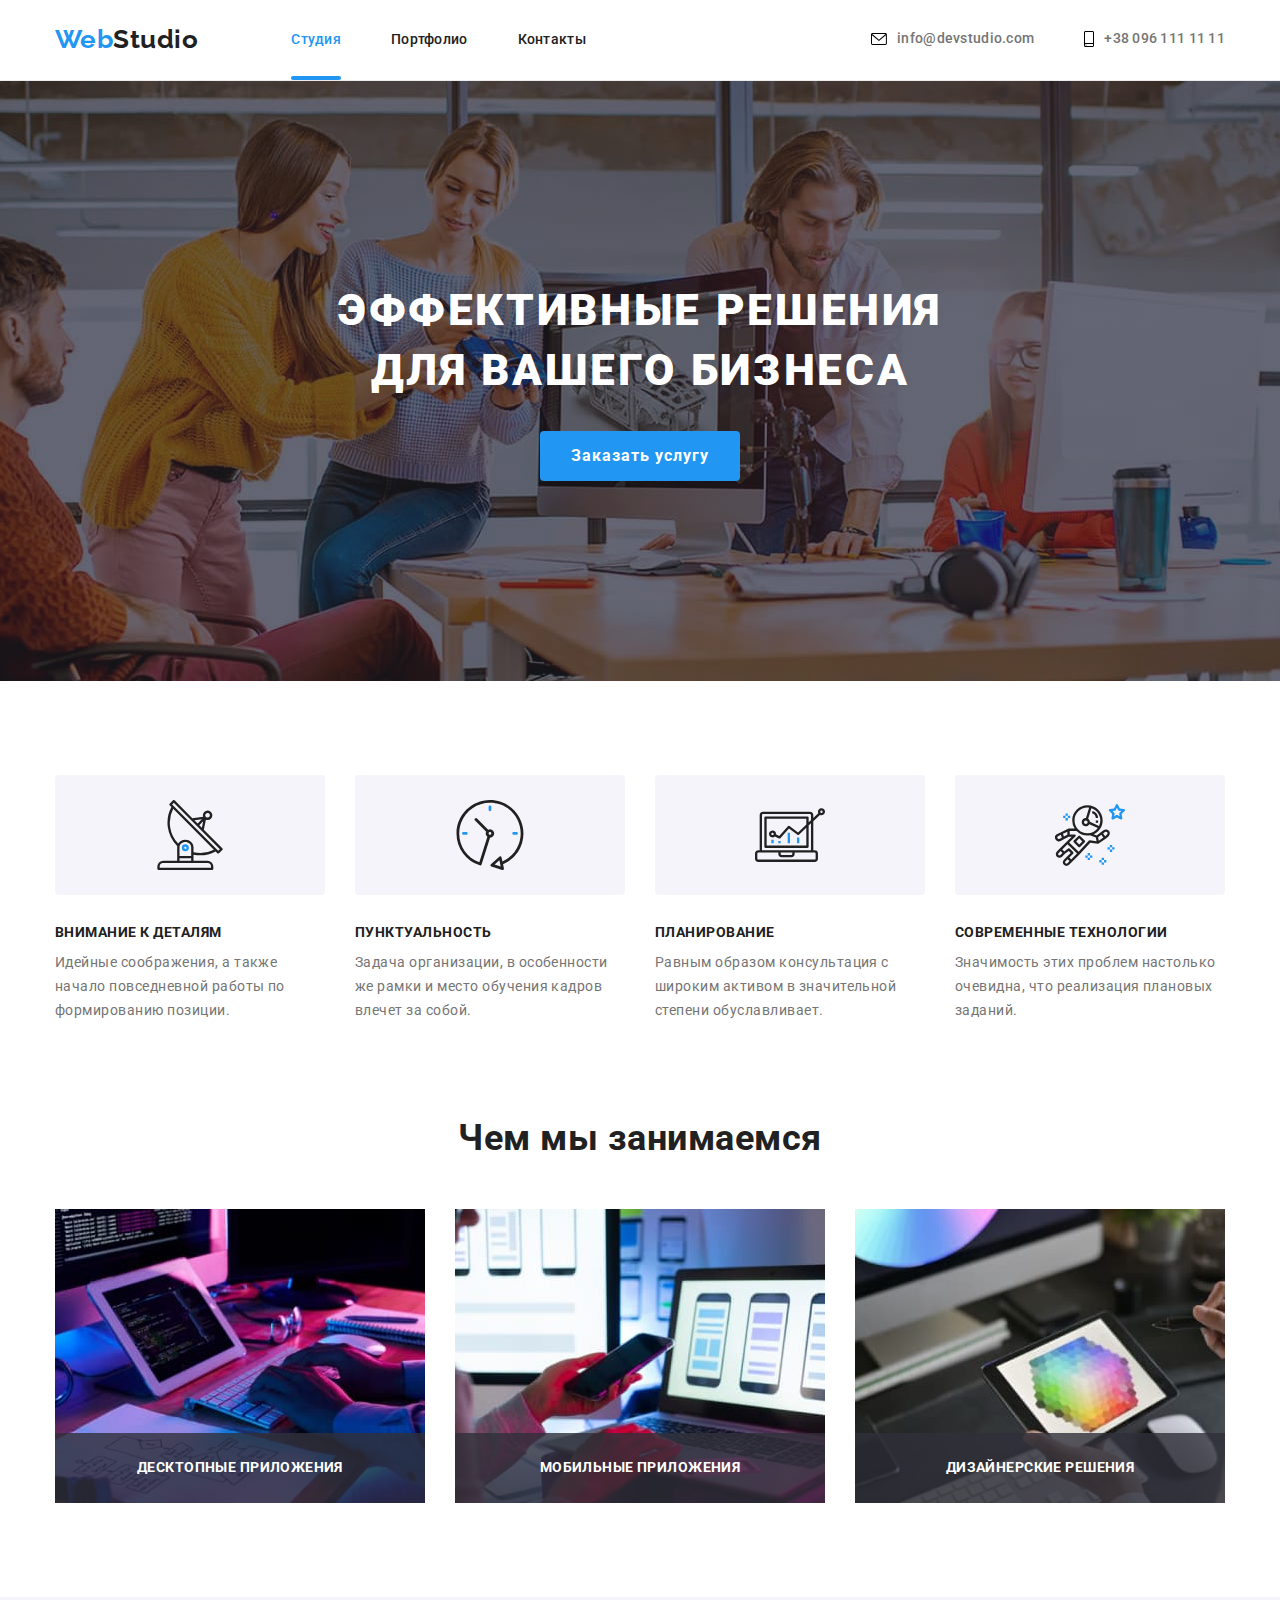
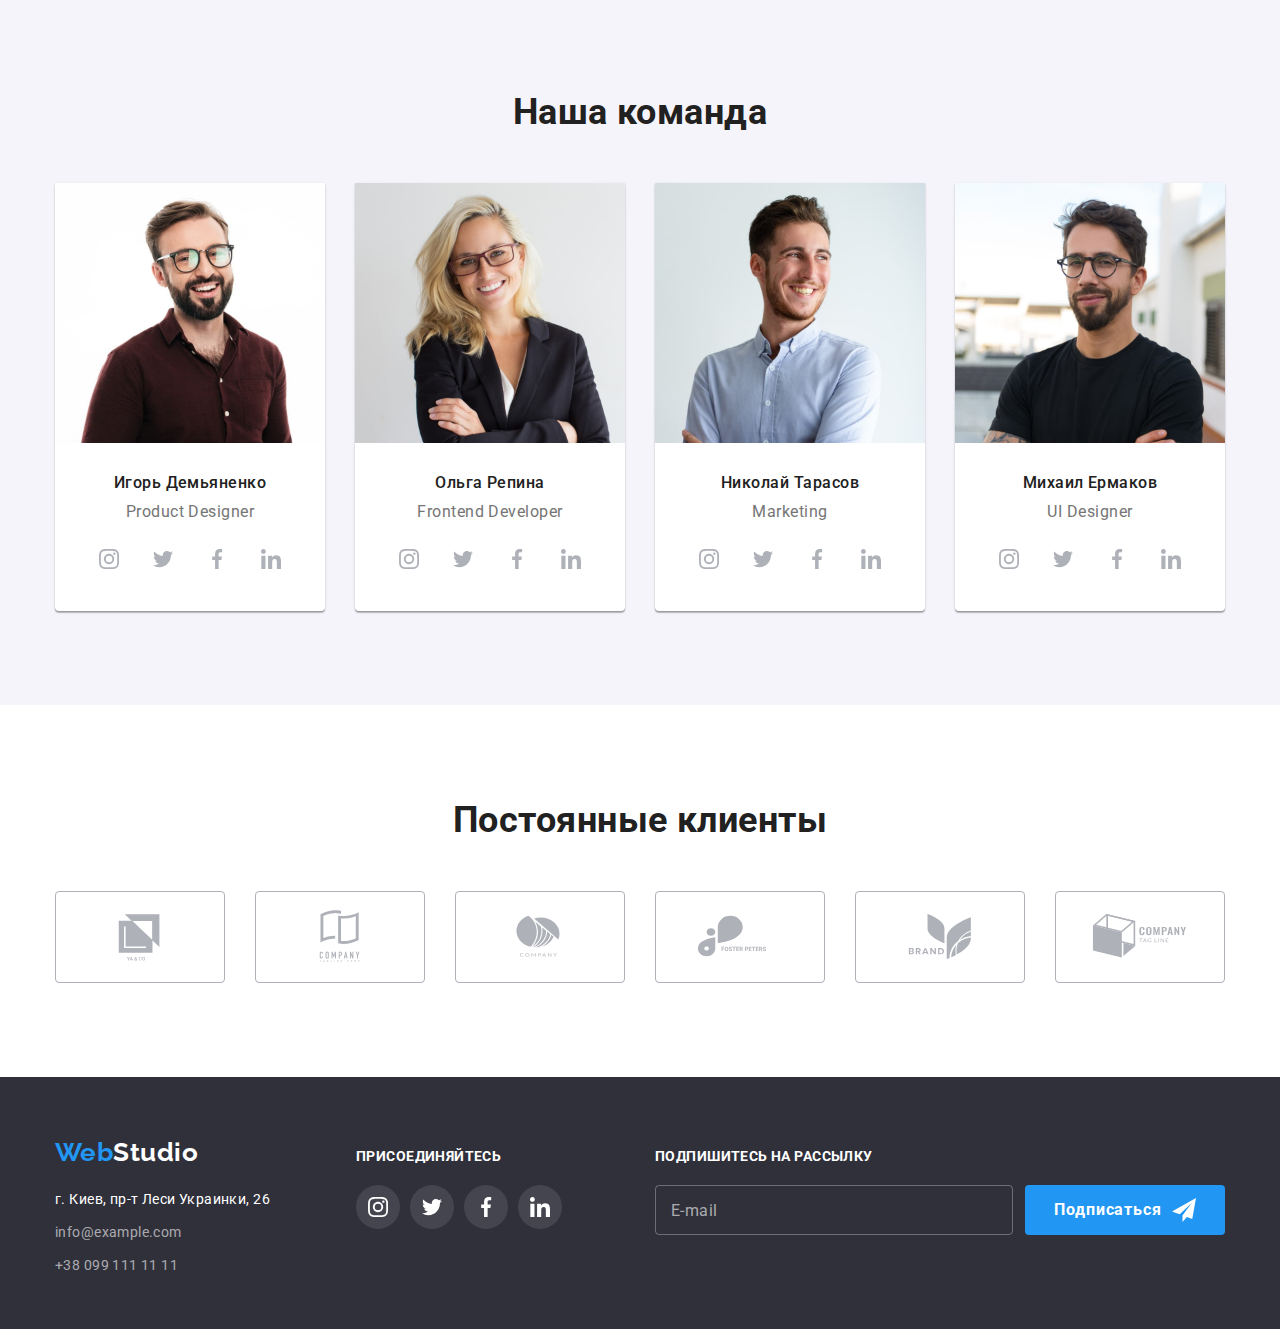
==== commit 2a428aaf: "saas directory + BEM clases" ====
--- a/index.html
+++ b/index.html
@@ -55,7 +55,7 @@
             <div class="container">
                 <div class="hero-banner">
                     <h1 class="hero-banner__title">Эффективные решения <br /> для вашего бизнеса</h1>
-                    <button type="button" class="modal-button" data-modal-open>Заказать услугу</button>
+                    <button type="button" class="button modal-button" data-modal-open>Заказать услугу</button>
                 </div>
             </div>
         </section>
@@ -144,42 +144,42 @@
             </div>
         </section>
  
-    <!--Команда-->
-        <section class="section ourteam-section">
-            <div class="container our-team">
-                <h2 class="main-title our-team-main-title">Наша команда</h2>
-                <ul class="list team-list">
-                    <li class="item team-item">
+    <!--Our-team-->
+        <section class="section our-team">
+            <div class="container team">
+                <h2 class="main-title team__main-title">Наша команда</h2>
+                <ul class="list team__list">
+
+                    <li class="item team__item">
                         <img src="./images/img.jpg" alt="Игорь Демьяненко" width="270" height="260">
-                        <div class="team-name-wrapper">
-                            <h3 class="team-title">Игорь Демьяненко</h3>
-                            <p class="team-text" lang="en">Product Designer</p>
-                            <ul class="list social-links">
-                                <li class="links-item">
-                                    <a href="" class="social-links_social-items"> 
-                                        <svg class="icon" width="20px" height="20px">
+                        <div class="wrapper team__name-wrapper">
+                            <h3 class="title team__title">Игорь Демьяненко</h3>
+                            <p class="text team__text" lang="en">Product Designer</p>
+                            <ul class="list social-links team__social-links">
+                                <li class="item social-links__item">
+                                    <a href="" class="link social-links__link social-links__link--theme-light"> 
+                                        <svg class="icon social-links__icon" width="20px" height="20px">
                                         <use href="./images/icons.svg#icon-instagram"></use>
                                         </svg>
                                     </a>
                                 </li>
-                                <li class="links-item">
-                                    <a href="" class="social-links_social-items">
-                                        <svg class="icon" width="20px" height="20px">
+                                <li class="item social-links__item">
+                                    <a href="" class="link social-links__link social-links__link--theme-light">
+                                        <svg class="icon social-links__icon" width="20px" height="20px">
                                         <use href="./images/icons.svg#icon-twitter"></use>
                                         </svg>
                                     </a>
                                 </li>
-                                <li class="links-item">
-                                    <a href="" class="social-links_social-items">
-                                        <svg class="icon" width="20px" height="20px">
+                                <li class="item social-links__item">
+                                    <a href="" class="link social-links__link social-links__link--theme-light">
+                                        <svg class="icon social-links__icon" width="20px" height="20px">
                                         <use href="./images/icons.svg#icon-facebook"></use>
                                         </svg>
                                     </a>
                                 </li>
-                                <li class="links-item">
-                                    <a href="" class="social-links_social-items">
-
-                                        <svg class="icon" width="20px" height="20px">
+                                <li class="item social-links__item">
+                                    <a href="" class="link social-links__link social-links__link--theme-light">
+                                        <svg class="icon social-links__icon" width="20px" height="20px">
                                         <use href="./images/icons.svg#icon-linkedin"></use>
                                         </svg>
                                     </a>
@@ -188,37 +188,37 @@
                         </div>
                     </li>
 
-                    <li class="item team-item">
+                    <li class="item team__item">
                         <img src="./images/img(1).jpg" alt="Ольга Репина" width="270" height="260">
-                        <div class="team-name-wrapper">
-                            <h3 class="team-title">Ольга Репина</h3>
-                            <p class="team-text" lang="en">Frontend Developer</p>
-                            <ul class="social-links list">
-                                <li class="links-item">
-                                    <a href="" class="social-links_social-items">
-                                        <svg class="icon" width="20px" height="20px">
+                        <div class="wrapper team__name-wrapper">
+                            <h3 class="team team__title">Ольга Репина</h3>
+                            <p class="text team__text" lang="en">Frontend Developer</p>
+                            <ul class="list social-links team__social-links">
+                                <li class="item social-links__item">
+                                    <a href="" class="link social-links__link social-links__link--theme-light">
+                                        <svg class="icon social-links__icon" width="20px" height="20px">
                                             <use href="./images/icons.svg#icon-instagram"></use>
                                         </svg>
                                     </a>
                                 </li>
-                                <li class="links-item">
-                                    <a href="" class="social-links_social-items">
-                                        <svg class="icon" width="20px" height="20px">
+                                <li class="item social-links__item">
+                                    <a href="" class="link social-links__link social-links__link--theme-light">
+                                        <svg class="icon social-links__icon" width="20px" height="20px">
                                             <use href="./images/icons.svg#icon-twitter"></use>
                                         </svg>
                                     </a>
                                 </li>
-                                <li class="links-item">
-                                    <a href="" class="social-links_social-items">
-                                        <svg class="icon" width="20px" height="20px">
+                                <li class="item social-links__item">
+                                    <a href="" class="link social-links__link social-links__link--theme-light">
+                                        <svg class="icon social-links__icon" width="20px" height="20px">
                                             <use href="./images/icons.svg#icon-facebook"></use>
                                         </svg>
                                     </a>
                                 </li>
-                                <li class="links-item">
-                                    <a href="" class="social-links_social-items">
-
-                                        <svg class="icon" width="20px" height="20px">
+                                <li class="item social-links__item">
+                                    <a href="" class="link social-links__link social-links__link--theme-light">
+
+                                        <svg class="icon social-links__icon" width="20px" height="20px">
                                             <use href="./images/icons.svg#icon-linkedin"></use>
                                         </svg>
                                     </a>
@@ -227,37 +227,37 @@
                         </div>
                     </li>
 
-                    <li class="item team-item">
+                    <li class="item team__item">
                         <img src="./images/img(2).jpg" alt="Николай Тарасов" width="270" height="260">
-                        <div class="team-name-wrapper">
-                            <h3 class="team-title">Николай Тарасов</h3>
-                            <p class="team-text" lang="en">Marketing</p>
-                            <ul class="list social-links">
-                                <li class="links-item">
-                                    <a href="" class="social-links_social-items">
-                                        <svg class="icon" width="20px" height="20px">
+                        <div class="wrapper team__name-wrapper">
+                            <h3 class="team team__title">Николай Тарасов</h3>
+                            <p class="text team__text" lang="en">Marketing</p>
+                            <ul class="list social-links team__social-links">
+                                <li class="item social-links__item">
+                                    <a href="" class="link social-links__link social-links__link--theme-light">
+                                        <svg class="icon social-links__icon" width="20px" height="20px">
                                             <use href="./images/icons.svg#icon-instagram"></use>
                                         </svg>
                                     </a>
                                 </li>
-                                <li class="links-item">
-                                    <a href="" class="social-links_social-items">
-                                        <svg class="icon" width="20px" height="20px">
+                                <li class="item social-links__item">
+                                    <a href="" class="link social-links__link social-links__link--theme-light">
+                                        <svg class="icon social-links__icon" width="20px" height="20px">
                                             <use href="./images/icons.svg#icon-twitter"></use>
                                         </svg>
                                     </a>
                                 </li>
-                                <li class="links-item">
-                                    <a href="" class="social-links_social-items">
-                                        <svg class="icon" width="20px" height="20px">
+                                <li class="item social-links__item">
+                                    <a href="" class="link social-links__link social-links__link--theme-light">
+                                        <svg class="icon social-links__icon" width="20px" height="20px">
                                             <use href="./images/icons.svg#icon-facebook"></use>
                                         </svg>
                                     </a>
                                 </li>
-                                <li class="links-item">
-                                    <a href="" class="social-links_social-items">
+                                <li class="item social-links__item">
+                                    <a href="" class="link social-links__link social-links__link--theme-light">
                             
-                                        <svg class="icon" width="20px" height="20px">
+                                        <svg class="icon social-links__icon" width="20px" height="20px">
                                             <use href="./images/icons.svg#icon-linkedin"></use>
                                         </svg>
                                     </a>
@@ -266,37 +266,37 @@
                         </div>
                     </li>
 
-                    <li class="item team-item">
+                    <li class="item team__item">
                         <img src="./images/img(3).jpg" alt="Михаил Ермаков" width="270" height="260">
-                        <div class="team-name-wrapper">
-                            <h3 class="team-title">Михаил Ермаков</h3>
-                            <p class="team-text" lang="en">UI Designer</p>
-                            <ul class="social-links list">
-                                <li class="links-item">
-                                    <a href="" class="social-links_social-items">
-                                        <svg class="icon" width="20px" height="20px">
+                        <div class="wrapper team__name-wrapper">
+                            <h3 class="title team__title">Михаил Ермаков</h3>
+                            <p class="text team__text" lang="en">UI Designer</p>
+                            <ul class="list social-links team__social-links">
+                                <li class="item social-links__item">
+                                    <a href="" class="link social-links__link social-links__link--theme-light">
+                                        <svg class="icon social-links__icon" width="20px" height="20px">
                                             <use href="./images/icons.svg#icon-instagram"></use>
                                         </svg>
                                     </a>
                                 </li>
-                                <li class="links-item">
-                                    <a href="" class="social-links_social-items">
-                                        <svg class="icon" width="20px" height="20px">
+                                <li class="item social-links__item">
+                                    <a href="" class="link social-links__link social-links__link--theme-light">
+                                        <svg class="icon social-links__icon" width="20px" height="20px">
                                             <use href="./images/icons.svg#icon-twitter"></use>
                                         </svg>
                                     </a>
                                 </li>
-                                <li class="links-item">
-                                    <a href="" class="social-links_social-items">
-                                        <svg class="icon" width="20px" height="20px">
+                                <li class="item social-links__item">
+                                    <a href="" class="link social-links__link social-links__link--theme-light">
+                                        <svg class="icon social-links__icon" width="20px" height="20px">
                                             <use href="./images/icons.svg#icon-facebook"></use>
                                         </svg>
                                     </a>
                                 </li>
-                                <li class="links-item">
-                                    <a href="" class="social-links_social-items">
+                                <li class="item social-links__item">
+                                    <a href="" class="link social-links__link social-links__link--theme-light">
                             
-                                        <svg class="icon" width="20px" height="20px">
+                                        <svg class="icon social-links__icon" width="20px" height="20px">
                                             <use href="./images/icons.svg#icon-linkedin"></use>
                                         </svg>
                                     </a>
@@ -310,48 +310,48 @@
 
 
     <!--Постоянные клиенты-->
-        <section class="section clients-section">
+        <section class="section clients">
             <div class="container">
-                <h2 class="main-title clients-main-title">Постоянные клиенты</h2>
-                <ul class="list clients-list">
-                    <li class="clients-item">
-                        <a href="" class="link clients-link">
-                        <svg class="icon" width="106" height="60">
+                <h2 class="main-title">Постоянные клиенты</h2>
+                <ul class="list clients__list">
+                    <li class="item clients__item">
+                        <a href="" class="link clients__link">
+                        <svg class="icon clients__icon" width="106" height="60">
                         <use href="./images/icons.svg#icon-client1"></use>
                         </svg>
                         </a>
                     </li>
-                    <li class="clients-item">
-                        <a href="" class="link clients-link">
-                        <svg class="icon" width="106" height="60">
+                    <li class="item clients__item">
+                        <a href="" class="link clients__link">
+                        <svg class="icon clients__icon" width="106" height="60">
                         <use href="./images/icons.svg#icon-client2"></use>
                         </svg>
                         </a>
                     </li>
-                    <li class="clients-item">
-                        <a href="" class="link clients-link">
-                            <svg class="icon" width="106" height="60">
+                    <li class="item clients__item">
+                        <a href="" class="link clients__link">
+                            <svg class="icon clients__icon" width="106" height="60">
                                 <use href="./images/icons.svg#icon-client3"></use>
                             </svg>
                         </a>
                     </li>
-                    <li class="clients-item">
-                        <a href="" class="link clients-link">
-                            <svg class="icon" width="106" height="60">
+                    <li class="item clients__item">
+                        <a href="" class="link clients__link">
+                            <svg class="icon clients__icon" width="106" height="60">
                                 <use href="./images/icons.svg#icon-client4"></use>
                             </svg>
                         </a>
                     </li>
-                    <li class="clients-item">
-                        <a href="" class="link clients-link">
-                            <svg class="icon" width="106" height="60">
+                    <li class="item clients__item">
+                        <a href="" class="link clients__link">
+                            <svg class="icon clients__icon" width="106" height="60">
                                 <use href="./images/icons.svg#icon-client5"></use>
                             </svg>
                         </a>
                     </li>
-                    <li class="clients-item">
-                        <a href="" class="link clients-link">
-                            <svg class="icon" width="106" height="60">
+                    <li class="item clients__item">
+                        <a href="" class="link clients__link">
+                            <svg class="icon clients__icon" width="106" height="60">
                             <use href="./images/icons.svg#icon-client6"></use>
                             </svg>
                         </a>    
@@ -380,45 +380,45 @@
             </div>
 
             <div class="connect">
-                <h2 class="connect-title title">присоединяйтесь</h2>
-                <ul class="connect-links list">
-                    <li class="links-item">
-                        <a href="" class="connect-links_social-items">
-                        <svg class="icon" width="20px" height="20px">
-                        <use href="./images/icons.svg#icon-instagram"></use>
-                        </svg>
-                        </a>
-                    </li>
-                    <li class="links-item">
-                        <a href="" class="connect-links_social-items">
-                        <svg class="icon" width="20px" height="20px">
-                        <use href="./images/icons.svg#icon-twitter"></use>
-                        </svg>
-                        </a>
-                    </li>
-                    <li class="links-item">
-                        <a href="" class="connect-links_social-items">
-                        <svg class="icon" width="20px" height="20px">
-                        <use href="./images/icons.svg#icon-facebook"></use>
-                        </svg>
-                        </a>
-                    </li>
-                    <li class="links-item">
-                        <a href="" class="connect-links_social-items">
-                        <svg class="icon" width="20px" height="20px">
-                        <use href="./images/icons.svg#icon-linkedin"></use>
-                        </svg>
+                <p class="title connect__title">присоединяйтесь</p>
+                <ul class="list social-links connect__social-links">
+                    <li class="item social-links__item">
+                        <a href="" class="link social-links__link social-links__link--theme-dark ">
+                            <svg class="icon social-links__icon" width="20px" height="20px">
+                                <use href="./images/icons.svg#icon-instagram"></use>
+                            </svg>
+                        </a>
+                    </li>
+                    <li class="item social-links__item">
+                        <a href="" class="link social-links__link social-links__link--theme-dark">
+                            <svg class="icon social-links__icon" width="20px" height="20px">
+                                <use href="./images/icons.svg#icon-twitter"></use>
+                            </svg>
+                        </a>
+                    </li>
+                    <li class="item social-links__item">
+                        <a href="" class="link social-links__link social-links__link--theme-dark">
+                            <svg class="icon social-links__icon" width="20px" height="20px">
+                                <use href="./images/icons.svg#icon-facebook"></use>
+                            </svg>
+                        </a>
+                    </li>
+                    <li class="item social-links__item">
+                        <a href="" class="link social-links__link social-links__link--theme-dark">
+                            <svg class="icon social-links_icon" width="20px" height="20px">
+                                <use href="./images/icons.svg#icon-linkedin"></use>
+                            </svg>
                         </a>
                     </li>
                 </ul>
             </div>
 
-            <div class="footer-email-form-container">
-                <p class="footer-email-input-title">Подпишитесь на рассылку</p>
-                <form class="footer-email-form">
-                    <label for="footer-e-mail" class="footer-email-field"></label>
-                    <input type="email" class="footer-email-input" name="e-mail" id="footer-e-mail" placeholder="E-mail" pattern="[a-z0-9._%+-]+@[a-z0-9.-]+\.[a-z]{2,}$">
-                    <button type="submit" class="footer-email-submit-button">Подписаться
+            <div class="subscribe__container">
+                <p class="title subscribe__title">Подпишитесь на рассылку</p>
+                <form class="form subscribe__form">
+                    <label for="subscribe" class="field"></label>
+                    <input type="email" class="input subscribe__input" name="e-mail" id="subscribe" placeholder="E-mail" pattern="[a-z0-9._%+-]+@[a-z0-9.-]+\.[a-z]{2,}$">
+                    <button type="submit" class="button subscribe__button">Подписаться
                         <svg class="icon icon-send" width="24px" height="24px">
                             <use href="./images/icons.svg#icon-send"></use>
                         </svg>
--- a/css/main.min.css
+++ b/css/main.min.css
@@ -1 +1 @@
-:root{--main-color: #757575;--secondary-color: #212121;--extra-color: #f5f4fa;--accent-color: #2196f3;--white-color: #ffffff;--grey-color: #2f303a;--icons-color: #afb1b8;--transition-cubic: 250ms cubic-bezier(0.4, 0, 0.2, 1)}.visually-hidden{position:absolute;width:1px;height:1px;margin:-1px;border:0;padding:0;white-space:nowrap;clip-path:inset(100%);clip:rect(0 0 0 0);overflow:hidden}h1,h2,h3,h4,h5,h6,p{margin-top:0;margin-bottom:0}ul,li{padding:0;margin:0}.list{list-style:none}.link{text-decoration:none}img{display:block}.container{width:1200px;margin-left:auto;margin-right:auto;padding-left:15px;padding-right:15px}.section{padding-top:94px;padding-bottom:94px}.body{background-color:var(--white-color);color:var(--main-color);font-family:Roboto,sans-serif;letter-spacing:.03em}.page-header{border-bottom:1px solid #ececec;padding-top:24px;padding-bottom:25px}.page-header .container{display:flex}.header-logo{margin-right:93px}.header-logo-span{color:var(--secondary-color)}.hero{padding-top:200px;padding-bottom:200px;margin-left:auto;margin-right:auto;max-width:1600px;height:600px;background-color:var(--grey-color);background-position:center;background-repeat:no-repeat;background-size:cover;background-image:linear-gradient(rgba(47, 48, 58, 0.4), rgba(47, 48, 58, 0.4)),url("../images/banner-img.jpg")}.hero-banner__title{margin-bottom:30px;color:var(--white-color);font-weight:900;font-size:44px;line-height:1.36;text-align:center;letter-spacing:.06em;text-transform:uppercase}.advantages__list{display:flex}.advantages__item{margin-right:30px;width:calc((100% - 90px)/4)}.advantages__item:nth-child(4n){margin-right:0}.advantages__title{color:var(--secondary-color);margin-top:30px;font-weight:700;font-size:14px;line-height:1.14;text-transform:uppercase}.advantages__text{margin-top:10px;font-size:14px;line-height:1.71}.advantages__box{display:flex;justify-content:center;align-items:center;height:120px;border-radius:4px;background-color:var(--extra-color)}.main-title{color:var(--secondary-color);font-weight:700;font-size:36px;line-height:1.17;text-align:center}.modal-button{min-width:200px;display:block;padding:10px 22px 10px 22px;margin-left:auto;margin-right:auto;color:var(--white-color);background-color:var(--accent-color);font-family:roboto,sans-serif;font-weight:700;font-size:16px;line-height:1.88;border-radius:4px;border-style:hidden;letter-spacing:.06em;cursor:pointer;transition:background-color 250ms cubic-bezier(0.4, 0, 0.2, 1)}.modal-button:hover,.modal-button:focus{background-color:#188ce8}.filter-button{padding:6px 22px 6px 22px;color:var(--secondary-color);background-color:var(--extra-color);font-family:roboto,sans-serif;font-weight:500;font-size:16px;line-height:1.62;letter-spacing:.03em;border-radius:4px;border:none;cursor:pointer;transition:color 250ms cubic-bezier(0.4, 0, 0.2, 1),background-color 250ms cubic-bezier(0.4, 0, 0.2, 1),box-shadow 250ms cubic-bezier(0.4, 0, 0.2, 1)}.filter-button:hover,.filter-button:focus{color:var(--white-color);background-color:var(--accent-color);box-shadow:0px 3px 1px rgba(0,0,0,.1),0px 1px 2px rgba(0,0,0,.08),0px 2px 2px rgba(0,0,0,.12)}.filter-button.active{box-shadow:0px 3px 1px rgba(0,0,0,.1),0px 1px 2px rgba(0,0,0,.08),0px 2px 2px rgba(0,0,0,.12);border-radius:4px;color:var(--white-color);background-color:var(--accent-color)}.modal__close-button{display:flex;justify-content:center;align-items:center;position:absolute;top:8px;right:8px;width:30px;height:30px;border:1px solid rgba(0,0,0,.1);border-radius:50%;padding:0px;cursor:pointer;background-color:var(--white-color)}.modal__close-icon{fill:#000;transition:fill var(--transition-cubic)}.modal__close-button:hover .modal__close-icon{fill:var(--accent-color)}.logo{color:var(--accent-color);font-family:Raleway,sans-serif;font-weight:700;font-size:26px;line-height:1.19;text-decoration:none}.nav{display:flex;align-items:center}.site-nav__item:not(:first-child){margin-left:50px}.site-nav__link{position:relative;color:var(--secondary-color);font-weight:500;font-size:14px;line-height:1.14;letter-spacing:.02em;text-decoration:none;transition:color 250ms cubic-bezier(0.4, 0, 0.2, 1)}.site-nav__link.active{color:var(--accent-color)}.site-nav__link.active::after{content:"";display:inline-block;width:100%;height:4px;position:absolute;bottom:0;left:0;transform:translatey(33px);background-color:var(--accent-color);border-radius:2px}.site-nav__link:hover,.site-nav__link:focus{color:var(--accent-color)}.contacts-nav{margin-left:auto}.contacts-nav__item:last-child{margin-left:50px}.contacts-nav__link{display:flex;align-items:center;color:inherit;font-weight:500;font-size:14px;line-height:1.14;letter-spacing:.02em;list-style:none;text-decoration:none;transition:color 250ms cubic-bezier(0.4, 0, 0.2, 1),fill 250ms cubic-bezier(0.4, 0, 0.2, 1)}.contacts-nav__link:hover,.contacts-nav__link:focus{color:var(--accent-color);fill:var(--accent-color)}.contacts-nav__icon{margin-right:10px}/*# sourceMappingURL=main.min.css.map */+:root{--main-color: #757575;--secondary-color: #212121;--extra-color: #f5f4fa;--accent-color: #2196f3;--white-color: #ffffff;--grey-color: #2f303a;--icons-color: #afb1b8;--transition-cubic: 250ms cubic-bezier(0.4, 0, 0.2, 1)}.visually-hidden{position:absolute;width:1px;height:1px;margin:-1px;border:0;padding:0;white-space:nowrap;clip-path:inset(100%);clip:rect(0 0 0 0);overflow:hidden}h1,h2,h3,h4,h5,h6,p{margin-top:0;margin-bottom:0}ul,li{padding:0;margin:0}.list{list-style:none}.link{text-decoration:none}img{display:block}.container{width:1200px;margin-left:auto;margin-right:auto;padding-left:15px;padding-right:15px}.section{padding-top:94px;padding-bottom:94px}.body{background-color:var(--white-color);color:var(--main-color);font-family:Roboto,sans-serif;letter-spacing:.03em}.page-header{border-bottom:1px solid #ececec;padding-top:24px;padding-bottom:25px}.page-header .container{display:flex}.header-logo{margin-right:93px}.header-logo-span{color:var(--secondary-color)}.hero{padding-top:200px;padding-bottom:200px;margin-left:auto;margin-right:auto;max-width:1600px;height:600px;background-color:var(--grey-color);background-position:center;background-repeat:no-repeat;background-size:cover;background-image:linear-gradient(rgba(47, 48, 58, 0.4), rgba(47, 48, 58, 0.4)),url("../images/banner-img.jpg")}.hero-banner__title{margin-bottom:30px;color:var(--white-color);font-weight:900;font-size:44px;line-height:1.36;text-align:center;letter-spacing:.06em;text-transform:uppercase}.advantages__list{display:flex}.advantages__item{margin-right:30px;width:calc((100% - 90px)/4)}.advantages__item:nth-child(4n){margin-right:0}.advantages__title{color:var(--secondary-color);margin-top:30px;font-weight:700;font-size:14px;line-height:1.14;text-transform:uppercase}.advantages__text{margin-top:10px;font-size:14px;line-height:1.71}.advantages__box{display:flex;justify-content:center;align-items:center;height:120px;border-radius:4px;background-color:var(--extra-color)}.our-work{padding-top:0px}.our-work__list{margin-top:50px;display:flex}.our-work__item:not(:last-child){margin-right:30px}.our-work__wrapper{position:relative}.our-work__text{position:absolute;left:0px;bottom:0px;display:flex;justify-content:center;align-items:center;width:100%;height:70px;font-weight:700;font-size:14px;line-height:1.14;text-align:center;letter-spacing:.03em;text-transform:uppercase;background-color:rgba(47,48,58,.8);color:var(--white-color)}.our-team{background-color:var(--extra-color)}.team__list{display:flex;margin-top:50px}.team__item{width:calc((100% - 90px)/4);margin-right:30px;box-shadow:0px 1px 3px rgba(0,0,0,.12),0px 1px 1px rgba(0,0,0,.14),0px 2px 1px rgba(0,0,0,.2);border-radius:0px 0px 4px 4px;background-color:var(--white-color);text-align:center}.team__item:nth-child(4n){margin-right:0px}.team__name-wrapper{padding-top:30px;padding-bottom:30px}.team__title{margin-bottom:10px;color:var(--secondary-color);font-weight:500;font-size:16px;line-height:1.19;letter-spacing:.03em}.team__text{font-size:16px;line-height:1.19}.team__social-links{margin-top:16px}.clients__list{display:flex;margin-top:50px}.clients__item:not(:last-child){margin-right:30px}.clients__link{display:flex;justify-content:center;align-items:center;width:170px;height:92px;border:1px solid var(--icons-color);border-radius:4px;fill:var(--icons-color);transition:border 250ms cubic-bezier(0.4, 0, 0.2, 1)}.clients__link:hover,.clients__link:focus{border:1px solid var(--accent-color)}.clients__icon{transition:fill 250ms cubic-bezier(0.4, 0, 0.2, 1)}.clients__link:hover .clients__icon,.clients__link:focus .clients__icon{fill:var(--accent-color)}.projects__list{display:flex;flex-wrap:wrap;margin-top:50px}.projects__item{margin-right:30px;margin-bottom:30px}.projects__item:nth-child(3n){margin-right:0px}.projects__item:nth-last-child(-n+3){margin-bottom:0px}.projects__link{display:block;color:var(--main-color);font-size:16px;line-height:1.88;text-decoration:none;transition:box-shadow 250ms cubic-bezier(0.4, 0, 0.2, 1)}.projects__link:hover,.projects__link:focus{box-shadow:0px 1px 1px rgba(0,0,0,.12),0px 4px 4px rgba(0,0,0,.06),1px 4px 6px rgba(0,0,0,.16)}.projects__card-wrapper{padding:20px 24px 20px 24px;border:1px solid #eee;border-top:none}.projects__title{color:var(--secondary-color);font-weight:700;font-size:18px;line-height:2;letter-spacing:.06em;text-align:left}.projects__text{margin-top:4px}.projects__img-wrapper{width:100%;height:100%;position:relative;overflow-y:hidden}.projects__img-text{position:absolute;padding:63px 24px;font-weight:400;font-size:18px;line-height:1.6;letter-spacing:.03em;color:var(--white-color);background-color:rgba(33,150,243,.9);transition:transform 250ms cubic-bezier(0.4, 0, 0.2, 1)}.projects__link:hover .projects__img-text,.projects__link:focus .projects__img-text{transform:translatey(-100%)}.connect{margin-left:70px}.connect__title{font-weight:700;font-size:14px;line-height:1.14;letter-spacing:.03em;text-transform:uppercase;color:#fff}.connect__social-links{display:flex;margin-top:20px}.subscribe__container{margin-left:93px}.subscribe__title{font-weight:700;font-size:14px;line-height:1.14;letter-spacing:.03em;text-transform:uppercase;color:#fff}.subscribe__form{display:flex;align-items:center;margin-top:20px}.subscribe__input{width:358px;height:50px;font-style:normal;font-weight:400;font-size:16px;line-height:1.25;letter-spacing:.03em;display:flex;align-items:center;color:var(--white-color);padding:16px 15px;border:1px solid rgba(255,255,255,.3);border-radius:4px;background-color:rgba(0,0,0,0)}.subscribe__input::placeholder{color:rgba(255,255,255,.6)}.main-title{color:var(--secondary-color);font-weight:700;font-size:36px;line-height:1.17;text-align:center}.button{min-width:200px;min-height:50px;display:flex;justify-content:center;align-items:center;padding:10px 10px;color:var(--white-color);background-color:var(--accent-color);font-family:roboto,sans-serif;font-weight:700;font-size:16px;line-height:1.88;border-radius:4px;border-style:hidden;letter-spacing:.06em;cursor:pointer;transition:background-color 250ms cubic-bezier(0.4, 0, 0.2, 1)}.button:hover,.button:focus{background-color:#188ce8}.modal-button{margin-left:auto;margin-right:auto}.subscribe__button{margin-left:12px}.filter__list{display:flex;justify-content:center}.filter__item:not(:last-child){margin-right:8px}.filter-button{padding:6px 22px 6px 22px;color:var(--secondary-color);background-color:var(--extra-color);font-family:roboto,sans-serif;font-weight:500;font-size:16px;line-height:1.62;letter-spacing:.03em;border-radius:4px;border:none;cursor:pointer;transition:color 250ms cubic-bezier(0.4, 0, 0.2, 1),background-color 250ms cubic-bezier(0.4, 0, 0.2, 1),box-shadow 250ms cubic-bezier(0.4, 0, 0.2, 1)}.filter-button:hover,.filter-button:focus{color:var(--white-color);background-color:var(--accent-color);box-shadow:0px 3px 1px rgba(0,0,0,.1),0px 1px 2px rgba(0,0,0,.08),0px 2px 2px rgba(0,0,0,.12)}.filter-button.active{box-shadow:0px 3px 1px rgba(0,0,0,.1),0px 1px 2px rgba(0,0,0,.08),0px 2px 2px rgba(0,0,0,.12);border-radius:4px;color:var(--white-color);background-color:var(--accent-color)}.modal__close-button{display:flex;justify-content:center;align-items:center;position:absolute;top:8px;right:8px;width:30px;height:30px;border:1px solid rgba(0,0,0,.1);border-radius:50%;padding:0px;cursor:pointer;background-color:var(--white-color)}.modal__close-icon{fill:#000;transition:fill var(--transition-cubic)}.modal__close-button:hover .modal__close-icon{fill:var(--accent-color)}.logo{color:var(--accent-color);font-family:Raleway,sans-serif;font-weight:700;font-size:26px;line-height:1.19;text-decoration:none}.nav{display:flex;align-items:center}.site-nav__item:not(:first-child){margin-left:50px}.site-nav__link{position:relative;color:var(--secondary-color);font-weight:500;font-size:14px;line-height:1.14;letter-spacing:.02em;text-decoration:none;transition:color 250ms cubic-bezier(0.4, 0, 0.2, 1)}.site-nav__link.active{color:var(--accent-color)}.site-nav__link.active::after{content:"";display:inline-block;width:100%;height:4px;position:absolute;bottom:0;left:0;transform:translatey(33px);background-color:var(--accent-color);border-radius:2px}.site-nav__link:hover,.site-nav__link:focus{color:var(--accent-color)}.contacts-nav{margin-left:auto}.contacts-nav__item:last-child{margin-left:50px}.contacts-nav__link{display:flex;align-items:center;color:inherit;font-weight:500;font-size:14px;line-height:1.14;letter-spacing:.02em;list-style:none;text-decoration:none;transition:color 250ms cubic-bezier(0.4, 0, 0.2, 1),fill 250ms cubic-bezier(0.4, 0, 0.2, 1)}.contacts-nav__link:hover,.contacts-nav__link:focus{color:var(--accent-color);fill:var(--accent-color)}.contacts-nav__icon{margin-right:10px}.social-links{display:flex;justify-content:center}.social-links__item:not(:last-child){margin-right:10px}.social-links__link{display:flex;justify-content:center;align-items:center;width:44px;height:44px;border-radius:50%}.social-links__link--theme-light{background-color:var(--white-color);fill:var(--icons-color);transition:background-color 250ms cubic-bezier(0.4, 0, 0.2, 1)}.social-links__link--theme-light:hover,.social-links__link--theme-light:focus{background-color:var(--accent-color)}.social-links__icon{transition:fill 250ms cubic-bezier(0.4, 0, 0.2, 1)}.social-links__link--theme-light:hover .social-links__icon,.social-links__link--theme-light:focus .social-links__icon{fill:var(--white-color)}.social-links__link--theme-dark{background-color:rgba(255,255,255,.1);fill:var(--white-color);transition:background-color 250ms cubic-bezier(0.4, 0, 0.2, 1)}.social-links__link--theme-dark:hover,.social-links__link--theme-dark:focus{background-color:var(--accent-color)}/*# sourceMappingURL=main.min.css.map */--- a/css/styles.css
+++ b/css/styles.css
@@ -14,380 +14,26 @@
 
 /* OUR-WORK */
 
-.our-work {
-  padding-top: 0px;
-}
-
-.our-work__list {
-  margin-top: 50px;
-  display: flex;
-}
-
-.our-work__item:not(:last-child) {
-  margin-right: 30px;
-}
-
-.our-work__wrapper {
-  position: relative;
-}
-
-.our-work__text {
-  position: absolute;
-  left: 0px;
-  bottom: 0px;
-
-  display: flex;
-  justify-content: center;
-  align-items: center;
-
-  width: 100%;
-  height: 70px;
-
-  font-weight: 700;
-  font-size: 14px;
-  line-height: 1.14;
-  text-align: center;
-  letter-spacing: 0.03em;
-  text-transform: uppercase;
-
-  background-color: rgba(47, 48, 58, 0.8);
-  color: var(--white-color);
-}
-
 /* TEAM */
 
-.ourteam-section {
-  background-color: var(--extra-color);
-}
-
-.team-list,
-.social-links {
-  display: flex;
-}
-
-.team-item {
-  width: calc((100% -90px) / 4);
-  margin-right: 30px;
-
-  box-shadow: 0px 1px 3px rgba(0, 0, 0, 0.12), 0px 1px 1px rgba(0, 0, 0, 0.14),
-    0px 2px 1px rgba(0, 0, 0, 0.2);
-  border-radius: 0px 0px 4px 4px;
-
-  background-color: var(--white-color);
-  text-align: center;
-}
-
-.team-item:nth-child(4n) {
-  margin-right: 0px;
-}
-
-.team-list {
-  margin-top: 50px;
-}
-
-.team-name-wrapper {
-  padding-top: 30px;
-  padding-bottom: 30px;
-}
-
-.team-text {
-  font-size: 16px;
-  line-height: 1.19;
-}
-
-.team-title {
-  margin-bottom: 10px;
-
-  color: var(--secondary-color);
-
-  font-weight: 500;
-  font-size: 16px;
-  line-height: 1.19;
-  letter-spacing: 0.03em;
-}
-
-.social-links {
-  display: flex;
-  justify-content: center;
-}
-
-.social-links_social-items {
-  display: flex;
-  justify-content: center;
-  align-items: center;
-
-  width: 44px;
-  height: 44px;
-  border-radius: 50%;
-  background-color: var(--white-color);
-
-  fill: var(--icons-color);
-
-  transition: background-color 250ms cubic-bezier(0.4, 0, 0.2, 1);
-}
-
-.social-links {
-  margin-top: 16px;
-}
-
-.social-links .links-item:not(:last-child) {
-  margin-right: 10px;
-}
-
-.social-links_social-items:hover,
-.social-links_social-items:focus {
-  background-color: var(--accent-color);
-}
-
-.social-links_social-items .icon {
-  transition: fill 250ms cubic-bezier(0.4, 0, 0.2, 1);
-}
-
-.social-links_social-items:hover .icon,
-.social-links_social-items:focus .icon {
-  fill: var(--white-color);
-}
 /* CLIENTS */
 
-.clients-list {
-  display: flex;
-  margin-top: 50px;
-}
-
-.clients-item:not(:last-child) {
-  margin-right: 30px;
-}
-.clients-link {
-  display: flex;
-  justify-content: center;
-  align-items: center;
-  width: 170px;
-  height: 92px;
-
-  border: 1px solid var(--icons-color);
-  border-radius: 4px;
-
-  fill: var(--icons-color);
-
-  transition: border 250ms cubic-bezier(0.4, 0, 0.2, 1);
-}
-
-.clients-link:hover,
-.clients-link:focus {
-  border: 1px solid var(--accent-color);
-}
-
-.clients-link .icon {
-  transition: fill 250ms cubic-bezier(0.4, 0, 0.2, 1);
-}
-
-.clients-link:hover .icon,
-.clients-link:focus .icon {
-  fill: var(--accent-color);
-}
-
 /* PROJECTS PORTFOLIO */
 
-.filters-list {
-  display: flex;
-  justify-content: center;
-}
-
-.filters-item:not(:last-child) {
-  margin-right: 8px;
-}
-
-.projects-list {
-  display: flex;
-  flex-wrap: wrap;
-
-  margin-top: 50px;
-}
-
-.projects-item {
-  margin-right: 30px;
-  margin-bottom: 30px;
-}
-
-.projects-item:nth-child(3n) {
-  margin-right: 0px;
-}
-
-.projects-item:nth-last-child(-n + 3) {
-  margin-bottom: 0px;
-}
-
-.projects-link {
-  display: block;
-  color: var(--main-color);
-
-  font-size: 16px;
-  line-height: 1.88;
-  text-decoration: none;
-
-  transition: box-shadow 250ms cubic-bezier(0.4, 0, 0.2, 1);
-}
-
-.projects-link:hover,
-.projects-link:focus {
-  box-shadow: 0px 1px 1px rgba(0, 0, 0, 0.12), 0px 4px 4px rgba(0, 0, 0, 0.06),
-    1px 4px 6px rgba(0, 0, 0, 0.16);
-}
-
-.projects-card-wrapper {
-  padding: 20px 24px 20px 24px;
-
-  border: 1px solid #eeeeee;
-  border-top: none;
-}
-
-.projects-title {
-  color: var(--secondary-color);
-
-  font-weight: 700;
-  font-size: 18px;
-  line-height: 2;
-  letter-spacing: 0.06em;
-  text-align: left;
-}
-
-.projects-text {
-  margin-top: 4px;
-}
-
-.projects-img-wrapper {
-  display: block;
-  width: 100%;
-  height: 100%;
-
-  position: relative;
-
-  overflow-y: hidden;
-}
-
-.projects-img-text {
-  position: absolute;
-
-  padding: 63px 24px;
-
-  font-weight: 400;
-  font-size: 18px;
-  line-height: 1.6;
-  /* or 156% */
-
-  letter-spacing: 0.03em;
-  color: var(--white-color);
-  background-color: rgba(33, 150, 243, 0.9);
-
-  transition: transform 250ms cubic-bezier(0.4, 0, 0.2, 1);
-}
-
-.projects-link:hover .projects-img-text,
-.projects-link:focus .projects-img-text {
-  transform: translatey(-100%);
-}
-
 /* CONNECT */
 
-.connect {
-  margin-left: 70px;
-}
-
-.connect-title {
-  font-weight: 700;
-  font-size: 14px;
-  line-height: 1.14;
-  letter-spacing: 0.03em;
-  text-transform: uppercase;
-
-  color: #ffffff;
-}
-
-.connect-links {
-  display: flex;
-  margin-top: 20px;
-}
-
-.connect-links_social-items {
-  display: flex;
-  justify-content: center;
-  align-items: center;
-
-  width: 44px;
-  height: 44px;
-  border-radius: 50%;
-  background-color: rgba(255, 255, 255, 0.1);
-
-  fill: var(--white-color);
-
-  transition: background-color 250ms cubic-bezier(0.4, 0, 0.2, 1);
-}
-
-.connect-links .links-item:not(:last-child) {
-  margin-right: 10px;
-}
-
-.connect-links_social-items:hover,
-.connect-links_social-items:focus {
-  background-color: var(--accent-color);
-}
-
 /* email-input */
 
-.footer-email-form-container {
-  margin-left: 93px;
-}
-
-.footer-email-input-title {
-  font-weight: 700;
-  font-size: 14px;
-  line-height: 1.14;
-  letter-spacing: 0.03em;
-  text-transform: uppercase;
-
-  color: #ffffff;
-}
-
-.footer-email-form {
-  display: flex;
-  align-items: center;
-  margin-top: 20px;
-}
-
-.footer-email-input {
-  width: 358px;
-  height: 50px;
-
-  font-style: normal;
-  font-weight: 400;
-  font-size: 16px;
-  line-height: 1.25;
-  letter-spacing: 0.03em;
-
-  display: flex;
-  align-items: center;
-
-  color: var(--white-color);
-
-  padding: 16px 15px;
-  border: 1px solid rgba(255, 255, 255, 0.3);
-  border-radius: 4px;
-  background-color: transparent;
-}
-
-.footer-email-input::placeholder {
-  color: rgba(255, 255, 255, 0.6);
-}
-
-.footer-email-submit-button {
+/* .subscribe__button {
   display: flex;
   justify-content: center;
   align-items: center;
   width: 200px;
   height: 50px;
-  margin-left: 12px;
+
   padding: 0px;
 
+  font-family: robot, sans-serif;
   font-weight: 700;
   font-size: 16px;
   line-height: 1.88;
@@ -404,10 +50,10 @@
   transition: background-color 250ms cubic-bezier(0.4, 0, 0.2, 1);
 }
 
-.footer-email-submit-button:hover,
-.footer-email-submit-button:focus {
+.subscribe__button:hover,
+.subscribe__button:focus {
   background-color: #188ce8;
-}
+} */
 
 .icon-send {
   margin-left: 10px;
@@ -641,6 +287,8 @@
 .footer {
   padding-top: 60px;
   padding-bottom: 60px;
+
+  height: 252px;
 
   background-color: var(--grey-color);
   margin-right: auto;
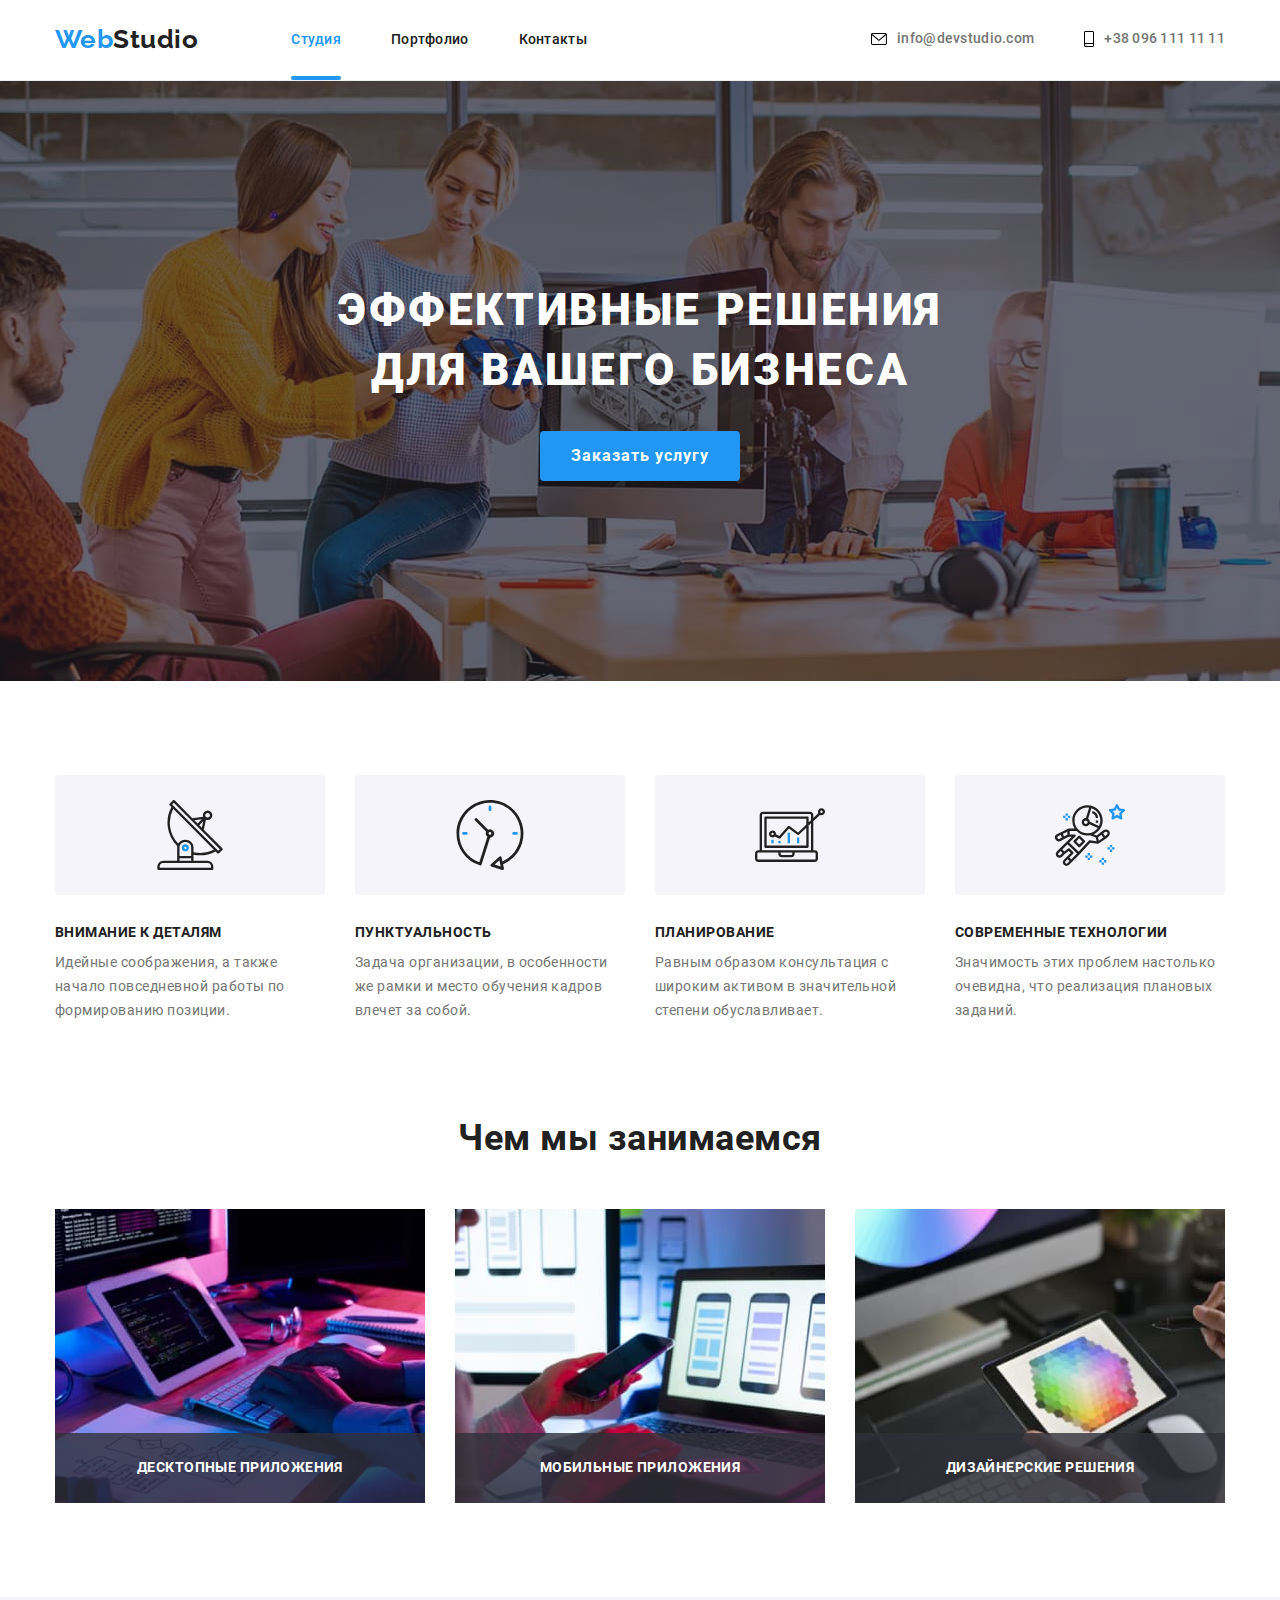
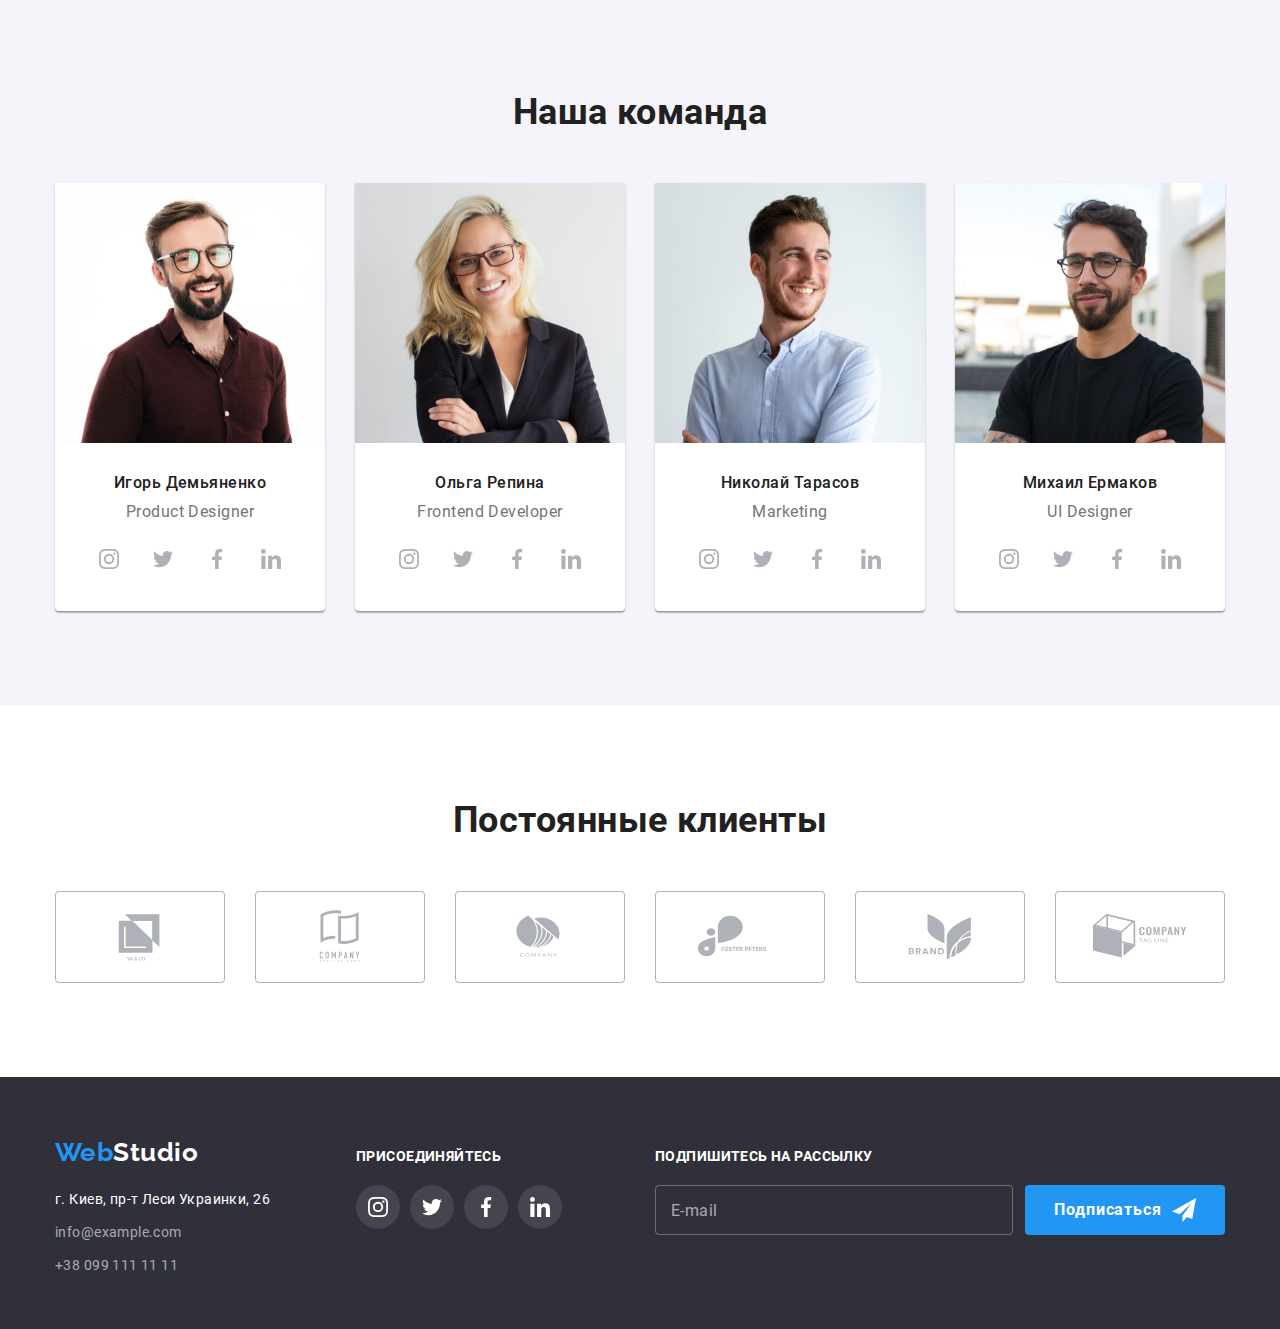
==== commit af197c48: "fonts mixin" ====
--- a/index.html
+++ b/index.html
@@ -9,9 +9,7 @@
     <link rel="preconnect" href="https://fonts.gstatic.com" crossorigin>
     <link href="https://fonts.googleapis.com/css2?family=Raleway:wght@700&family=Roboto:wght@400;500;700;900&display=swap"
         rel="stylesheet">
-    <link rel="stylesheet" href="https://cdnjs.cloudflare.com/ajax/libs/modern-normalize/1.1.0/modern-normalize.min.css">
     <link rel="stylesheet" href="./css/main.min.css">
-    <link rel="stylesheet" href="./css/styles.css" />
 </head>
 <body class="body">
 
@@ -19,7 +17,7 @@
     <header class="page-header">
         <div class="container">
             <nav class="nav main-nav">
-                <a href="./index.html" class="logo header-logo">Web<span class="header-logo-span">Studio</span></a>
+                <a href="./index.html" class="logo header-logo">Web<span class="logo-span_dark">Studio</span></a>
                     
                 <ul class="list nav site-nav">
                     <li class="item site-nav__item"><a href="./index.html" class="link site-nav__link active">Студия</a></li>
@@ -363,18 +361,18 @@
 
 <!--Подвал-->
     <footer class="footer">
-        <div class="container">
-            <div class="container_contacts">
-                <a class="logo footer-logo" href="./index.html">Web<span class="footer-logo span">Studio</span></a>
-                <address class="footer-address">
-                    <ul class="address list">
-                        <li class="item-address">
+        <div class="container footer__container">
+            <div class="contacts">
+                <a class="logo footer-logo" href="./index.html">Web<span class="logo-span_light">Studio</span></a>
+                <address class="address">
+                    <ul class="list address__list">
+                        <li class="item address__item">
                             <a href="https://goo.gl/maps/AirsbdC57sYQPZAz8" target="_blank" rel="noopener noreferrer"
-                                class="footer-link address">г. Киев, пр-т Леси Украинки, 26
+                                class="link address__link address__link_white">г. Киев, пр-т Леси Украинки, 26
                             </a>
                         </li>
-                        <li class="item-address"><a href="mailto:info@dexample.com" class="footer-link link">info@example.com</a></li>
-                        <li class="item-address"><a href="tel:+380991111111" class="footer-link link">+38 099 111 11 11</a></li>
+                        <li class="item address__item"><a href="mailto:info@dexample.com" class="link address__link">info@example.com</a></li>
+                        <li class="item address__item"><a href="tel:+380991111111" class="link address__link">+38 099 111 11 11</a></li>
                     </ul>
                 </address>               
             </div>
@@ -438,60 +436,61 @@
             </svg>
             </button>
             
-            <form class="modal-contact-form">
-                <b class="modal-contact-form-title">Оставьте свои данные, мы вам перезвоним</b>
+            <form class="form modal-contact__form">
+                <b class="title modal-contact__title">Оставьте свои данные, мы вам перезвоним</b>
                 
-                <ul class="modal-contact-form-list">
-                    <li class="modal-contact-form-list-item">
-                        <label class="modal-contact-field">
-                            <span class="modal-contact-field-type">Имя</span>
-                            <span class="modal-contact-field-wrapper">
-                                <input type="text" name="user_name" class="modal-contact-input" required autofocus>
-                                <svg class="modal-contact-input-icon person" width="18px" height="18px">
+                <ul class="list modal-contact__list">
+
+                    <li class="item modal-contact__item">
+                        <label class="field">
+                            <span class="field__type">Имя</span>
+                            <span class="field__wrapper">
+                                <input type="text" name="user_name" class="input field__input" required autofocus>
+                                <svg class="icon input__icon person" width="18px" height="18px">
                                     <use href="./images/icons.svg#icon-person"></use>
                                 </svg>
                             </span>
                         </label>
                     </li>
              
-                    <li class="modal-contact-form-list-item">
-                        <label class="modal-contact-field">
-                            <span class="modal-contact-field-type">Телефон</span>
-                            <span class="modal-contact-field-wrapper">
-                                <input type="tel" name="user_tel_number" class="modal-contact-input" pattern="[0-9]*" required>
-                                <svg class="modal-contact-input-icon tel" width="18px" height="18px">
+                    <li class="item modal-contact__item">
+                        <label class="field">
+                            <span class="field__type">Телефон</span>
+                            <span class="field__wrapper">
+                                <input type="tel" name="user_tel_number" class="input field__input" pattern="[0-9]*" required>
+                                <svg class="icon input__icon tel" width="18px" height="18px">
                                     <use href="./images/icons.svg#icon-phone"></use>
                                 </svg>
                             </span>
                         </label>
                     </li>
 
-                    <li class="modal-contact-form-list-item">
-                        <label class="modal-contact-field">
-                            <span class="modal-contact-field-type">Почта</span>
-                            <span class="modal-contact-field-wrapper">
-                                <input type="email" name="user_email" class="modal-contact-input"
+                    <li class="item modal-contact__item">
+                        <label class="field">
+                            <span class="field__type">Почта</span>
+                            <span class="field__wrapper">
+                                <input type="email" name="user_email" class="input field__input"
                                     pattern="[a-z0-9._%+-]+@[a-z0-9.-]+\.[a-z]{2,}$" required>
-                                <svg class="modal-contact-input-icon mail" width="18px" height="18px">
+                                <svg class="icon input__icon mail" width="18px" height="18px">
                                     <use href="./images/icons.svg#icon-email"></use>
                                 </svg>
                             </span>
                         </label>
                     </li>
 
-                    <li class="modal-contact-form-list-item">
-                        <label class="modal-contact-field">
-                            <span class="modal-contact-field-type">Комментарий</span>
-                            <textarea class="modal-contact-message" name="user_message" placeholder="Введите текст"></textarea>
+                    <li class="item modal-contact__item">
+                        <label class="field">
+                            <span class="field__type">Комментарий</span>
+                            <textarea class="field_message" name="user_message" placeholder="Введите текст"></textarea>
                         </label>
                     </li>
                 </ul>
 
 
-                <input type="checkbox" class="modal-contact-field-policy-checkbox visually-hidden" name="user_policy_agreement" id="user_policy" required>
-                <label for="user_policy" class="modal-contact-field-policy">Соглашаюсь с рассылкой и принимаю &nbsp<a class="terms-of-an-agreement" href="">Условия договора</a></label>
-
-                <button type="submit" class="modal-contact-form-button">Отправить</button>  
+                <input type="checkbox" class="checkbox policy__checkbox visually-hidden" name="user_policy_agreement" id="user_policy" required>
+                <label for="user_policy" class="field policy__field">Соглашаюсь с рассылкой и принимаю &nbsp;<a class="terms-of-an-agreement" href="">Условия договора</a></label>
+
+                <button type="submit" class="button modal-contact__button">Отправить</button>  
         </form>
         </div>
     </div>
--- a/css/main.min.css
+++ b/css/main.min.css
@@ -1 +1 @@
-:root{--main-color: #757575;--secondary-color: #212121;--extra-color: #f5f4fa;--accent-color: #2196f3;--white-color: #ffffff;--grey-color: #2f303a;--icons-color: #afb1b8;--transition-cubic: 250ms cubic-bezier(0.4, 0, 0.2, 1)}.visually-hidden{position:absolute;width:1px;height:1px;margin:-1px;border:0;padding:0;white-space:nowrap;clip-path:inset(100%);clip:rect(0 0 0 0);overflow:hidden}h1,h2,h3,h4,h5,h6,p{margin-top:0;margin-bottom:0}ul,li{padding:0;margin:0}.list{list-style:none}.link{text-decoration:none}img{display:block}.container{width:1200px;margin-left:auto;margin-right:auto;padding-left:15px;padding-right:15px}.section{padding-top:94px;padding-bottom:94px}.body{background-color:var(--white-color);color:var(--main-color);font-family:Roboto,sans-serif;letter-spacing:.03em}.page-header{border-bottom:1px solid #ececec;padding-top:24px;padding-bottom:25px}.page-header .container{display:flex}.header-logo{margin-right:93px}.header-logo-span{color:var(--secondary-color)}.hero{padding-top:200px;padding-bottom:200px;margin-left:auto;margin-right:auto;max-width:1600px;height:600px;background-color:var(--grey-color);background-position:center;background-repeat:no-repeat;background-size:cover;background-image:linear-gradient(rgba(47, 48, 58, 0.4), rgba(47, 48, 58, 0.4)),url("../images/banner-img.jpg")}.hero-banner__title{margin-bottom:30px;color:var(--white-color);font-weight:900;font-size:44px;line-height:1.36;text-align:center;letter-spacing:.06em;text-transform:uppercase}.advantages__list{display:flex}.advantages__item{margin-right:30px;width:calc((100% - 90px)/4)}.advantages__item:nth-child(4n){margin-right:0}.advantages__title{color:var(--secondary-color);margin-top:30px;font-weight:700;font-size:14px;line-height:1.14;text-transform:uppercase}.advantages__text{margin-top:10px;font-size:14px;line-height:1.71}.advantages__box{display:flex;justify-content:center;align-items:center;height:120px;border-radius:4px;background-color:var(--extra-color)}.our-work{padding-top:0px}.our-work__list{margin-top:50px;display:flex}.our-work__item:not(:last-child){margin-right:30px}.our-work__wrapper{position:relative}.our-work__text{position:absolute;left:0px;bottom:0px;display:flex;justify-content:center;align-items:center;width:100%;height:70px;font-weight:700;font-size:14px;line-height:1.14;text-align:center;letter-spacing:.03em;text-transform:uppercase;background-color:rgba(47,48,58,.8);color:var(--white-color)}.our-team{background-color:var(--extra-color)}.team__list{display:flex;margin-top:50px}.team__item{width:calc((100% - 90px)/4);margin-right:30px;box-shadow:0px 1px 3px rgba(0,0,0,.12),0px 1px 1px rgba(0,0,0,.14),0px 2px 1px rgba(0,0,0,.2);border-radius:0px 0px 4px 4px;background-color:var(--white-color);text-align:center}.team__item:nth-child(4n){margin-right:0px}.team__name-wrapper{padding-top:30px;padding-bottom:30px}.team__title{margin-bottom:10px;color:var(--secondary-color);font-weight:500;font-size:16px;line-height:1.19;letter-spacing:.03em}.team__text{font-size:16px;line-height:1.19}.team__social-links{margin-top:16px}.clients__list{display:flex;margin-top:50px}.clients__item:not(:last-child){margin-right:30px}.clients__link{display:flex;justify-content:center;align-items:center;width:170px;height:92px;border:1px solid var(--icons-color);border-radius:4px;fill:var(--icons-color);transition:border 250ms cubic-bezier(0.4, 0, 0.2, 1)}.clients__link:hover,.clients__link:focus{border:1px solid var(--accent-color)}.clients__icon{transition:fill 250ms cubic-bezier(0.4, 0, 0.2, 1)}.clients__link:hover .clients__icon,.clients__link:focus .clients__icon{fill:var(--accent-color)}.projects__list{display:flex;flex-wrap:wrap;margin-top:50px}.projects__item{margin-right:30px;margin-bottom:30px}.projects__item:nth-child(3n){margin-right:0px}.projects__item:nth-last-child(-n+3){margin-bottom:0px}.projects__link{display:block;color:var(--main-color);font-size:16px;line-height:1.88;text-decoration:none;transition:box-shadow 250ms cubic-bezier(0.4, 0, 0.2, 1)}.projects__link:hover,.projects__link:focus{box-shadow:0px 1px 1px rgba(0,0,0,.12),0px 4px 4px rgba(0,0,0,.06),1px 4px 6px rgba(0,0,0,.16)}.projects__card-wrapper{padding:20px 24px 20px 24px;border:1px solid #eee;border-top:none}.projects__title{color:var(--secondary-color);font-weight:700;font-size:18px;line-height:2;letter-spacing:.06em;text-align:left}.projects__text{margin-top:4px}.projects__img-wrapper{width:100%;height:100%;position:relative;overflow-y:hidden}.projects__img-text{position:absolute;padding:63px 24px;font-weight:400;font-size:18px;line-height:1.6;letter-spacing:.03em;color:var(--white-color);background-color:rgba(33,150,243,.9);transition:transform 250ms cubic-bezier(0.4, 0, 0.2, 1)}.projects__link:hover .projects__img-text,.projects__link:focus .projects__img-text{transform:translatey(-100%)}.connect{margin-left:70px}.connect__title{font-weight:700;font-size:14px;line-height:1.14;letter-spacing:.03em;text-transform:uppercase;color:#fff}.connect__social-links{display:flex;margin-top:20px}.subscribe__container{margin-left:93px}.subscribe__title{font-weight:700;font-size:14px;line-height:1.14;letter-spacing:.03em;text-transform:uppercase;color:#fff}.subscribe__form{display:flex;align-items:center;margin-top:20px}.subscribe__input{width:358px;height:50px;font-style:normal;font-weight:400;font-size:16px;line-height:1.25;letter-spacing:.03em;display:flex;align-items:center;color:var(--white-color);padding:16px 15px;border:1px solid rgba(255,255,255,.3);border-radius:4px;background-color:rgba(0,0,0,0)}.subscribe__input::placeholder{color:rgba(255,255,255,.6)}.main-title{color:var(--secondary-color);font-weight:700;font-size:36px;line-height:1.17;text-align:center}.button{min-width:200px;min-height:50px;display:flex;justify-content:center;align-items:center;padding:10px 10px;color:var(--white-color);background-color:var(--accent-color);font-family:roboto,sans-serif;font-weight:700;font-size:16px;line-height:1.88;border-radius:4px;border-style:hidden;letter-spacing:.06em;cursor:pointer;transition:background-color 250ms cubic-bezier(0.4, 0, 0.2, 1)}.button:hover,.button:focus{background-color:#188ce8}.modal-button{margin-left:auto;margin-right:auto}.subscribe__button{margin-left:12px}.filter__list{display:flex;justify-content:center}.filter__item:not(:last-child){margin-right:8px}.filter-button{padding:6px 22px 6px 22px;color:var(--secondary-color);background-color:var(--extra-color);font-family:roboto,sans-serif;font-weight:500;font-size:16px;line-height:1.62;letter-spacing:.03em;border-radius:4px;border:none;cursor:pointer;transition:color 250ms cubic-bezier(0.4, 0, 0.2, 1),background-color 250ms cubic-bezier(0.4, 0, 0.2, 1),box-shadow 250ms cubic-bezier(0.4, 0, 0.2, 1)}.filter-button:hover,.filter-button:focus{color:var(--white-color);background-color:var(--accent-color);box-shadow:0px 3px 1px rgba(0,0,0,.1),0px 1px 2px rgba(0,0,0,.08),0px 2px 2px rgba(0,0,0,.12)}.filter-button.active{box-shadow:0px 3px 1px rgba(0,0,0,.1),0px 1px 2px rgba(0,0,0,.08),0px 2px 2px rgba(0,0,0,.12);border-radius:4px;color:var(--white-color);background-color:var(--accent-color)}.modal__close-button{display:flex;justify-content:center;align-items:center;position:absolute;top:8px;right:8px;width:30px;height:30px;border:1px solid rgba(0,0,0,.1);border-radius:50%;padding:0px;cursor:pointer;background-color:var(--white-color)}.modal__close-icon{fill:#000;transition:fill var(--transition-cubic)}.modal__close-button:hover .modal__close-icon{fill:var(--accent-color)}.logo{color:var(--accent-color);font-family:Raleway,sans-serif;font-weight:700;font-size:26px;line-height:1.19;text-decoration:none}.nav{display:flex;align-items:center}.site-nav__item:not(:first-child){margin-left:50px}.site-nav__link{position:relative;color:var(--secondary-color);font-weight:500;font-size:14px;line-height:1.14;letter-spacing:.02em;text-decoration:none;transition:color 250ms cubic-bezier(0.4, 0, 0.2, 1)}.site-nav__link.active{color:var(--accent-color)}.site-nav__link.active::after{content:"";display:inline-block;width:100%;height:4px;position:absolute;bottom:0;left:0;transform:translatey(33px);background-color:var(--accent-color);border-radius:2px}.site-nav__link:hover,.site-nav__link:focus{color:var(--accent-color)}.contacts-nav{margin-left:auto}.contacts-nav__item:last-child{margin-left:50px}.contacts-nav__link{display:flex;align-items:center;color:inherit;font-weight:500;font-size:14px;line-height:1.14;letter-spacing:.02em;list-style:none;text-decoration:none;transition:color 250ms cubic-bezier(0.4, 0, 0.2, 1),fill 250ms cubic-bezier(0.4, 0, 0.2, 1)}.contacts-nav__link:hover,.contacts-nav__link:focus{color:var(--accent-color);fill:var(--accent-color)}.contacts-nav__icon{margin-right:10px}.social-links{display:flex;justify-content:center}.social-links__item:not(:last-child){margin-right:10px}.social-links__link{display:flex;justify-content:center;align-items:center;width:44px;height:44px;border-radius:50%}.social-links__link--theme-light{background-color:var(--white-color);fill:var(--icons-color);transition:background-color 250ms cubic-bezier(0.4, 0, 0.2, 1)}.social-links__link--theme-light:hover,.social-links__link--theme-light:focus{background-color:var(--accent-color)}.social-links__icon{transition:fill 250ms cubic-bezier(0.4, 0, 0.2, 1)}.social-links__link--theme-light:hover .social-links__icon,.social-links__link--theme-light:focus .social-links__icon{fill:var(--white-color)}.social-links__link--theme-dark{background-color:rgba(255,255,255,.1);fill:var(--white-color);transition:background-color 250ms cubic-bezier(0.4, 0, 0.2, 1)}.social-links__link--theme-dark:hover,.social-links__link--theme-dark:focus{background-color:var(--accent-color)}/*# sourceMappingURL=main.min.css.map */+/*! modern-normalize v1.1.0 | MIT License | https://github.com/sindresorhus/modern-normalize */*,::after,::before{box-sizing:border-box}html{-moz-tab-size:4;tab-size:4}html{line-height:1.15;-webkit-text-size-adjust:100%}body{margin:0}body{font-family:system-ui,-apple-system,"Segoe UI",Roboto,Helvetica,Arial,sans-serif,"Apple Color Emoji","Segoe UI Emoji"}hr{height:0;color:inherit}abbr[title]{text-decoration:underline dotted}b,strong{font-weight:bolder}code,kbd,pre,samp{font-family:ui-monospace,SFMono-Regular,Consolas,"Liberation Mono",Menlo,monospace;font-size:1em}small{font-size:80%}sub,sup{font-size:75%;line-height:0;position:relative;vertical-align:baseline}sub{bottom:-0.25em}sup{top:-0.5em}table{text-indent:0;border-color:inherit}button,input,optgroup,select,textarea{font-family:inherit;font-size:100%;line-height:1.15;margin:0}button,select{text-transform:none}[type=button],[type=reset],[type=submit],button{-webkit-appearance:button}::-moz-focus-inner{border-style:none;padding:0}:-moz-focusring{outline:1px dotted ButtonText}:-moz-ui-invalid{box-shadow:none}legend{padding:0}progress{vertical-align:baseline}::-webkit-inner-spin-button,::-webkit-outer-spin-button{height:auto}[type=search]{-webkit-appearance:textfield;outline-offset:-2px}::-webkit-search-decoration{-webkit-appearance:none}::-webkit-file-upload-button{-webkit-appearance:button;font:inherit}summary{display:list-item}:root{--main-color: #757575;--secondary-color: #212121;--extra-color: #f5f4fa;--accent-color: #2196f3;--white-color: #ffffff;--grey-color: #2f303a;--icons-color: #afb1b8;--transition-cubic: 250ms cubic-bezier(0.4, 0, 0.2, 1)}.visually-hidden{position:absolute;width:1px;height:1px;margin:-1px;border:0;padding:0;white-space:nowrap;clip-path:inset(100%);clip:rect(0 0 0 0);overflow:hidden}@font-face{font-family:"Raleway";font-style:normal;font-weight:400;src:url("../fonts/raleway-v27-latin-regular.eot");src:local(""),url("../fonts/raleway-v27-latin-regular.eot?#iefix") format("embedded-opentype"),url("../fonts/raleway-v27-latin-regular.woff2") format("woff2"),url("../fonts/raleway-v27-latin-regular.woff") format("woff"),url("../fonts/raleway-v27-latin-regular.ttf") format("truetype"),url("../fonts/raleway-v27-latin-regular.svg#Raleway") format("svg")}@font-face{font-family:"Raleway";font-style:normal;font-weight:700;src:url("../fonts/raleway-v27-latin-700.eot");src:local(""),url("../fonts/raleway-v27-latin-700.eot?#iefix") format("embedded-opentype"),url("../fonts/raleway-v27-latin-700.woff2") format("woff2"),url("../fonts/raleway-v27-latin-700.woff") format("woff"),url("../fonts/raleway-v27-latin-700.ttf") format("truetype"),url("../fonts/raleway-v27-latin-700.svg#Raleway") format("svg")}@font-face{font-family:"Roboto";font-style:normal;font-weight:400;src:url("../fonts/roboto-v30-latin_cyrillic-regular.eot");src:local(""),url("../fonts/roboto-v30-latin_cyrillic-regular.eot?#iefix") format("embedded-opentype"),url("../fonts/roboto-v30-latin_cyrillic-regular.woff2") format("woff2"),url("../fonts/roboto-v30-latin_cyrillic-regular.woff") format("woff"),url("../fonts/roboto-v30-latin_cyrillic-regular.ttf") format("truetype"),url("../fonts/roboto-v30-latin_cyrillic-regular.svg#Roboto") format("svg")}@font-face{font-family:"Roboto";font-style:normal;font-weight:700;src:url("../fonts/roboto-v30-latin_cyrillic-700.eot");src:local(""),url("../fonts/roboto-v30-latin_cyrillic-700.eot?#iefix") format("embedded-opentype"),url("../fonts/roboto-v30-latin_cyrillic-700.woff2") format("woff2"),url("../fonts/roboto-v30-latin_cyrillic-700.woff") format("woff"),url("../fonts/roboto-v30-latin_cyrillic-700.ttf") format("truetype"),url("../fonts/roboto-v30-latin_cyrillic-700.svg#Roboto") format("svg")}@font-face{font-family:"Roboto";font-style:normal;font-weight:500;src:url("../fonts/roboto-v30-latin_cyrillic-500.eot");src:local(""),url("../fonts/roboto-v30-latin_cyrillic-500.eot?#iefix") format("embedded-opentype"),url("../fonts/roboto-v30-latin_cyrillic-500.woff2") format("woff2"),url("../fonts/roboto-v30-latin_cyrillic-500.woff") format("woff"),url("../fonts/roboto-v30-latin_cyrillic-500.ttf") format("truetype"),url("../fonts/roboto-v30-latin_cyrillic-500.svg#Roboto") format("svg")}@font-face{font-family:"Roboto";font-style:normal;font-weight:900;src:url("../fonts/roboto-v30-latin_cyrillic-900.eot");src:local(""),url("../fonts/roboto-v30-latin_cyrillic-900.eot?#iefix") format("embedded-opentype"),url("../fonts/roboto-v30-latin_cyrillic-900.woff2") format("woff2"),url("../fonts/roboto-v30-latin_cyrillic-900.woff") format("woff"),url("../fonts/roboto-v30-latin_cyrillic-900.ttf") format("truetype"),url("../fonts/roboto-v30-latin_cyrillic-900.svg#Roboto") format("svg")}h1,h2,h3,h4,h5,h6,p{margin-top:0;margin-bottom:0}ul,li{padding:0;margin:0}.list{list-style:none}.link{text-decoration:none}img{display:block}.container{width:1200px;margin-left:auto;margin-right:auto;padding-left:15px;padding-right:15px}.section{padding-top:94px;padding-bottom:94px}.main-title{color:var(--secondary-color);font-weight:700;font-size:36px;line-height:1.17;text-align:center}.button{min-width:200px;min-height:50px;display:flex;justify-content:center;align-items:center;padding:10px 10px;color:var(--white-color);background-color:var(--accent-color);font-family:roboto,sans-serif;font-weight:700;font-size:16px;line-height:1.88;border-radius:4px;border-style:hidden;letter-spacing:.06em;cursor:pointer;transition:background-color 250ms cubic-bezier(0.4, 0, 0.2, 1)}.button:hover,.button:focus{background-color:#188ce8}.modal-button{margin-left:auto;margin-right:auto}.subscribe__button{margin-left:12px}.icon-send{margin-left:10px;fill:#fff}.filter__list{display:flex;justify-content:center}.filter__item:not(:last-child){margin-right:8px}.filter-button{padding:6px 22px 6px 22px;color:var(--secondary-color);background-color:var(--extra-color);font-family:roboto,sans-serif;font-weight:500;font-size:16px;line-height:1.62;letter-spacing:.03em;border-radius:4px;border:none;cursor:pointer;transition:color 250ms cubic-bezier(0.4, 0, 0.2, 1),background-color 250ms cubic-bezier(0.4, 0, 0.2, 1),box-shadow 250ms cubic-bezier(0.4, 0, 0.2, 1)}.filter-button:hover,.filter-button:focus{color:var(--white-color);background-color:var(--accent-color);box-shadow:0px 3px 1px rgba(0,0,0,.1),0px 1px 2px rgba(0,0,0,.08),0px 2px 2px rgba(0,0,0,.12)}.filter-button.active{box-shadow:0px 3px 1px rgba(0,0,0,.1),0px 1px 2px rgba(0,0,0,.08),0px 2px 2px rgba(0,0,0,.12);border-radius:4px;color:var(--white-color);background-color:var(--accent-color)}.modal__close-button{display:flex;justify-content:center;align-items:center;position:absolute;top:8px;right:8px;width:30px;height:30px;border:1px solid rgba(0,0,0,.1);border-radius:50%;padding:0px;cursor:pointer;background-color:var(--white-color)}.modal__close-icon{fill:#000;transition:fill var(--transition-cubic)}.modal__close-button:hover .modal__close-icon{fill:var(--accent-color)}.logo{color:var(--accent-color);font-family:Raleway,sans-serif;font-weight:700;font-size:26px;line-height:1.19;text-decoration:none}.logo-span_dark{color:var(--secondary-color)}.logo-span_light{color:var(--white-color)}.nav{display:flex;align-items:center}.site-nav__item:not(:first-child){margin-left:50px}.site-nav__link{position:relative;color:var(--secondary-color);font-weight:500;font-size:14px;line-height:1.14;letter-spacing:.02em;text-decoration:none;transition:color 250ms cubic-bezier(0.4, 0, 0.2, 1)}.site-nav__link.active{color:var(--accent-color)}.site-nav__link.active::after{content:"";display:inline-block;width:100%;height:4px;position:absolute;bottom:0;left:0;transform:translatey(33px);background-color:var(--accent-color);border-radius:2px}.site-nav__link:hover,.site-nav__link:focus{color:var(--accent-color)}.contacts-nav{margin-left:auto}.contacts-nav__item:last-child{margin-left:50px}.contacts-nav__link{display:flex;align-items:center;color:inherit;font-weight:500;font-size:14px;line-height:1.14;letter-spacing:.02em;list-style:none;text-decoration:none;transition:color 250ms cubic-bezier(0.4, 0, 0.2, 1),fill 250ms cubic-bezier(0.4, 0, 0.2, 1)}.contacts-nav__link:hover,.contacts-nav__link:focus{color:var(--accent-color);fill:var(--accent-color)}.contacts-nav__icon{margin-right:10px}.social-links{display:flex;justify-content:center}.social-links__item:not(:last-child){margin-right:10px}.social-links__link{display:flex;justify-content:center;align-items:center;width:44px;height:44px;border-radius:50%}.social-links__link--theme-light{background-color:var(--white-color);fill:var(--icons-color);transition:background-color 250ms cubic-bezier(0.4, 0, 0.2, 1)}.social-links__link--theme-light:hover,.social-links__link--theme-light:focus{background-color:var(--accent-color)}.social-links__icon{transition:fill 250ms cubic-bezier(0.4, 0, 0.2, 1)}.social-links__link--theme-light:hover .social-links__icon,.social-links__link--theme-light:focus .social-links__icon{fill:var(--white-color)}.social-links__link--theme-dark{background-color:rgba(255,255,255,.1);fill:var(--white-color);transition:background-color 250ms cubic-bezier(0.4, 0, 0.2, 1)}.social-links__link--theme-dark:hover,.social-links__link--theme-dark:focus{background-color:var(--accent-color)}.backdrop{position:fixed;width:100%;height:100%;top:0;left:0;background-color:rgba(0,0,0,.2);transition:opacity 1000ms cubic-bezier(0.4, 0, 0.2, 1),visibility 1000ms cubic-bezier(0.4, 0, 0.2, 1)}.backdrop.is-hidden{opacity:0;visibility:hidden;pointer-events:none}.modal{position:absolute;width:528px;height:581px;top:50%;left:50%;transform:translate(-50%, -50%);background-color:var(--white-color);box-shadow:0px 1px 3px rgba(0,0,0,.12),0px 1px 1px rgba(0,0,0,.14),0px 2px 1px rgba(0,0,0,.2);border-radius:4px}.modal-contact__form{display:flex;flex-direction:column;padding:40px}.modal-contact__title{margin-bottom:14px;font-weight:700;font-size:20px;line-height:1.15;text-align:center;letter-spacing:.03em;color:var(--secondary-color)}.modal-contact__item{margin-bottom:10px}.modal-contact__item:last-child{margin-bottom:20px}.field__type{display:block;margin-bottom:4px;font-weight:400;font-size:12px;line-height:1.17;letter-spacing:.01em;color:var(--main-color)}.field__wrapper{position:relative;display:flex}.field__input{width:100%;height:40px;padding-left:42px;border:1px solid rgba(33,33,33,.2);border-radius:4px;transition:border-color var(--transition-cubic)}.field__input:focus{outline:none;border-color:var(--accent-color)}.input__icon{top:50%;left:12px;transform:translateY(-50%);position:absolute;transition:fill var(--transition-cubic)}.input__icon:focus{outline:none;border-color:var(--accent-color)}.field__input:focus+.input__icon{fill:var(--accent-color)}.field_message{display:block;width:100%;height:120px;padding:12px 16px;font-weight:400;font-size:14px;line-height:1.14;letter-spacing:.01em;border:1px solid rgba(33,33,33,.2);border-radius:4px;resize:none;transition:border-color var(--transition-cubic)}.field_message::placeholder{color:rgba(117,117,117,.5)}.field_message:focus{outline:none;border-color:var(--accent-color)}.policy__field{display:flex;align-items:center;align-self:center;margin-bottom:30px;font-weight:400;font-size:14px;line-height:1.71;letter-spacing:.03em;color:var(--main-color)}.policy__field:before{content:"";display:inline-block;margin-right:9px;width:16px;height:15px;border:2px solid var(--secondary-color);border-radius:2px;transition:border-color var(--transition-cubic),background-color var(--transition-cubic);cursor:pointer}.policy__checkbox:focus+.policy__field:before{border-color:var(--accent-color)}.policy__checkbox:checked+.policy__field:before{background-size:contain;background-position:center;background-image:url(../images/icon-check.svg);background-color:var(--accent-color);border-color:var(--accent-color)}.terms-of-an-agreement{text-decoration:underline;color:var(--accent-color)}.modal-contact__button{margin-left:auto;margin-right:auto}.address{width:231px;margin-top:20px}.address__item:not(:last-child){margin-bottom:9px}.address__link{color:rgba(255,255,255,.6);font-weight:400;font-style:normal;font-size:14px;line-height:1.71;letter-spacing:.03em;text-decoration:none;transition:color 250ms cubic-bezier(0.4, 0, 0.2, 1)}.address__link:hover,.address__link:focus{color:var(--accent-color)}.address__link_white{color:var(--white-color);transition:color 250ms cubic-bezier(0.4, 0, 0.2, 1)}.body{background-color:var(--white-color);color:var(--main-color);font-family:Roboto,sans-serif;letter-spacing:.03em}.page-header{border-bottom:1px solid #ececec;padding-top:24px;padding-bottom:25px}.page-header .container{display:flex}.header-logo{margin-right:93px}.hero{padding-top:200px;padding-bottom:200px;margin-left:auto;margin-right:auto;max-width:1600px;height:600px;background-color:var(--grey-color);background-position:center;background-repeat:no-repeat;background-size:cover;background-image:linear-gradient(rgba(47, 48, 58, 0.4), rgba(47, 48, 58, 0.4)),url("../images/banner-img.jpg")}.hero-banner__title{margin-bottom:30px;color:var(--white-color);font-weight:900;font-size:44px;line-height:1.36;text-align:center;letter-spacing:.06em;text-transform:uppercase}.advantages__list{display:flex}.advantages__item{margin-right:30px;width:calc((100% - 90px)/4)}.advantages__item:nth-child(4n){margin-right:0}.advantages__title{color:var(--secondary-color);margin-top:30px;font-weight:700;font-size:14px;line-height:1.14;text-transform:uppercase}.advantages__text{margin-top:10px;font-size:14px;line-height:1.71}.advantages__box{display:flex;justify-content:center;align-items:center;height:120px;border-radius:4px;background-color:var(--extra-color)}.our-work{padding-top:0px}.our-work__list{margin-top:50px;display:flex}.our-work__item:not(:last-child){margin-right:30px}.our-work__wrapper{position:relative}.our-work__text{position:absolute;left:0px;bottom:0px;display:flex;justify-content:center;align-items:center;width:100%;height:70px;font-weight:700;font-size:14px;line-height:1.14;text-align:center;letter-spacing:.03em;text-transform:uppercase;background-color:rgba(47,48,58,.8);color:var(--white-color)}.our-team{background-color:var(--extra-color)}.team__list{display:flex;margin-top:50px}.team__item{width:calc((100% - 90px)/4);margin-right:30px;box-shadow:0px 1px 3px rgba(0,0,0,.12),0px 1px 1px rgba(0,0,0,.14),0px 2px 1px rgba(0,0,0,.2);border-radius:0px 0px 4px 4px;background-color:var(--white-color);text-align:center}.team__item:nth-child(4n){margin-right:0px}.team__name-wrapper{padding-top:30px;padding-bottom:30px}.team__title{margin-bottom:10px;color:var(--secondary-color);font-weight:500;font-size:16px;line-height:1.19;letter-spacing:.03em}.team__text{font-size:16px;line-height:1.19}.team__social-links{margin-top:16px}.clients__list{display:flex;margin-top:50px}.clients__item:not(:last-child){margin-right:30px}.clients__link{display:flex;justify-content:center;align-items:center;width:170px;height:92px;border:1px solid var(--icons-color);border-radius:4px;fill:var(--icons-color);transition:border 250ms cubic-bezier(0.4, 0, 0.2, 1)}.clients__link:hover,.clients__link:focus{border:1px solid var(--accent-color)}.clients__icon{transition:fill 250ms cubic-bezier(0.4, 0, 0.2, 1)}.clients__link:hover .clients__icon,.clients__link:focus .clients__icon{fill:var(--accent-color)}.projects__list{display:flex;flex-wrap:wrap;margin-top:50px}.projects__item{margin-right:30px;margin-bottom:30px}.projects__item:nth-child(3n){margin-right:0px}.projects__item:nth-last-child(-n+3){margin-bottom:0px}.projects__link{display:block;color:var(--main-color);font-size:16px;line-height:1.88;text-decoration:none;transition:box-shadow 250ms cubic-bezier(0.4, 0, 0.2, 1)}.projects__link:hover,.projects__link:focus{box-shadow:0px 1px 1px rgba(0,0,0,.12),0px 4px 4px rgba(0,0,0,.06),1px 4px 6px rgba(0,0,0,.16)}.projects__card-wrapper{padding:20px 24px 20px 24px;border:1px solid #eee;border-top:none}.projects__title{color:var(--secondary-color);font-weight:700;font-size:18px;line-height:2;letter-spacing:.06em;text-align:left}.projects__text{margin-top:4px}.projects__img-wrapper{width:100%;height:100%;position:relative;overflow-y:hidden}.projects__img-text{position:absolute;padding:63px 24px;font-weight:400;font-size:18px;line-height:1.6;letter-spacing:.03em;color:var(--white-color);background-color:rgba(33,150,243,.9);transition:transform 250ms cubic-bezier(0.4, 0, 0.2, 1)}.projects__link:hover .projects__img-text,.projects__link:focus .projects__img-text{transform:translatey(-100%)}.connect{margin-left:70px}.connect__title{font-weight:700;font-size:14px;line-height:1.14;letter-spacing:.03em;text-transform:uppercase;color:#fff}.connect__social-links{display:flex;margin-top:20px}.subscribe__container{margin-left:93px}.subscribe__title{font-weight:700;font-size:14px;line-height:1.14;letter-spacing:.03em;text-transform:uppercase;color:#fff}.subscribe__form{display:flex;align-items:center;margin-top:20px}.subscribe__input{width:358px;height:50px;font-style:normal;font-weight:400;font-size:16px;line-height:1.25;letter-spacing:.03em;display:flex;align-items:center;color:var(--white-color);padding:16px 15px;border:1px solid rgba(255,255,255,.3);border-radius:4px;background-color:rgba(0,0,0,0)}.subscribe__input::placeholder{color:rgba(255,255,255,.6)}.footer{padding-top:60px;padding-bottom:60px;height:252px;background-color:var(--grey-color);margin-right:auto;margin-left:auto}.footer__container{display:flex;align-items:baseline}/*# sourceMappingURL=main.min.css.map */